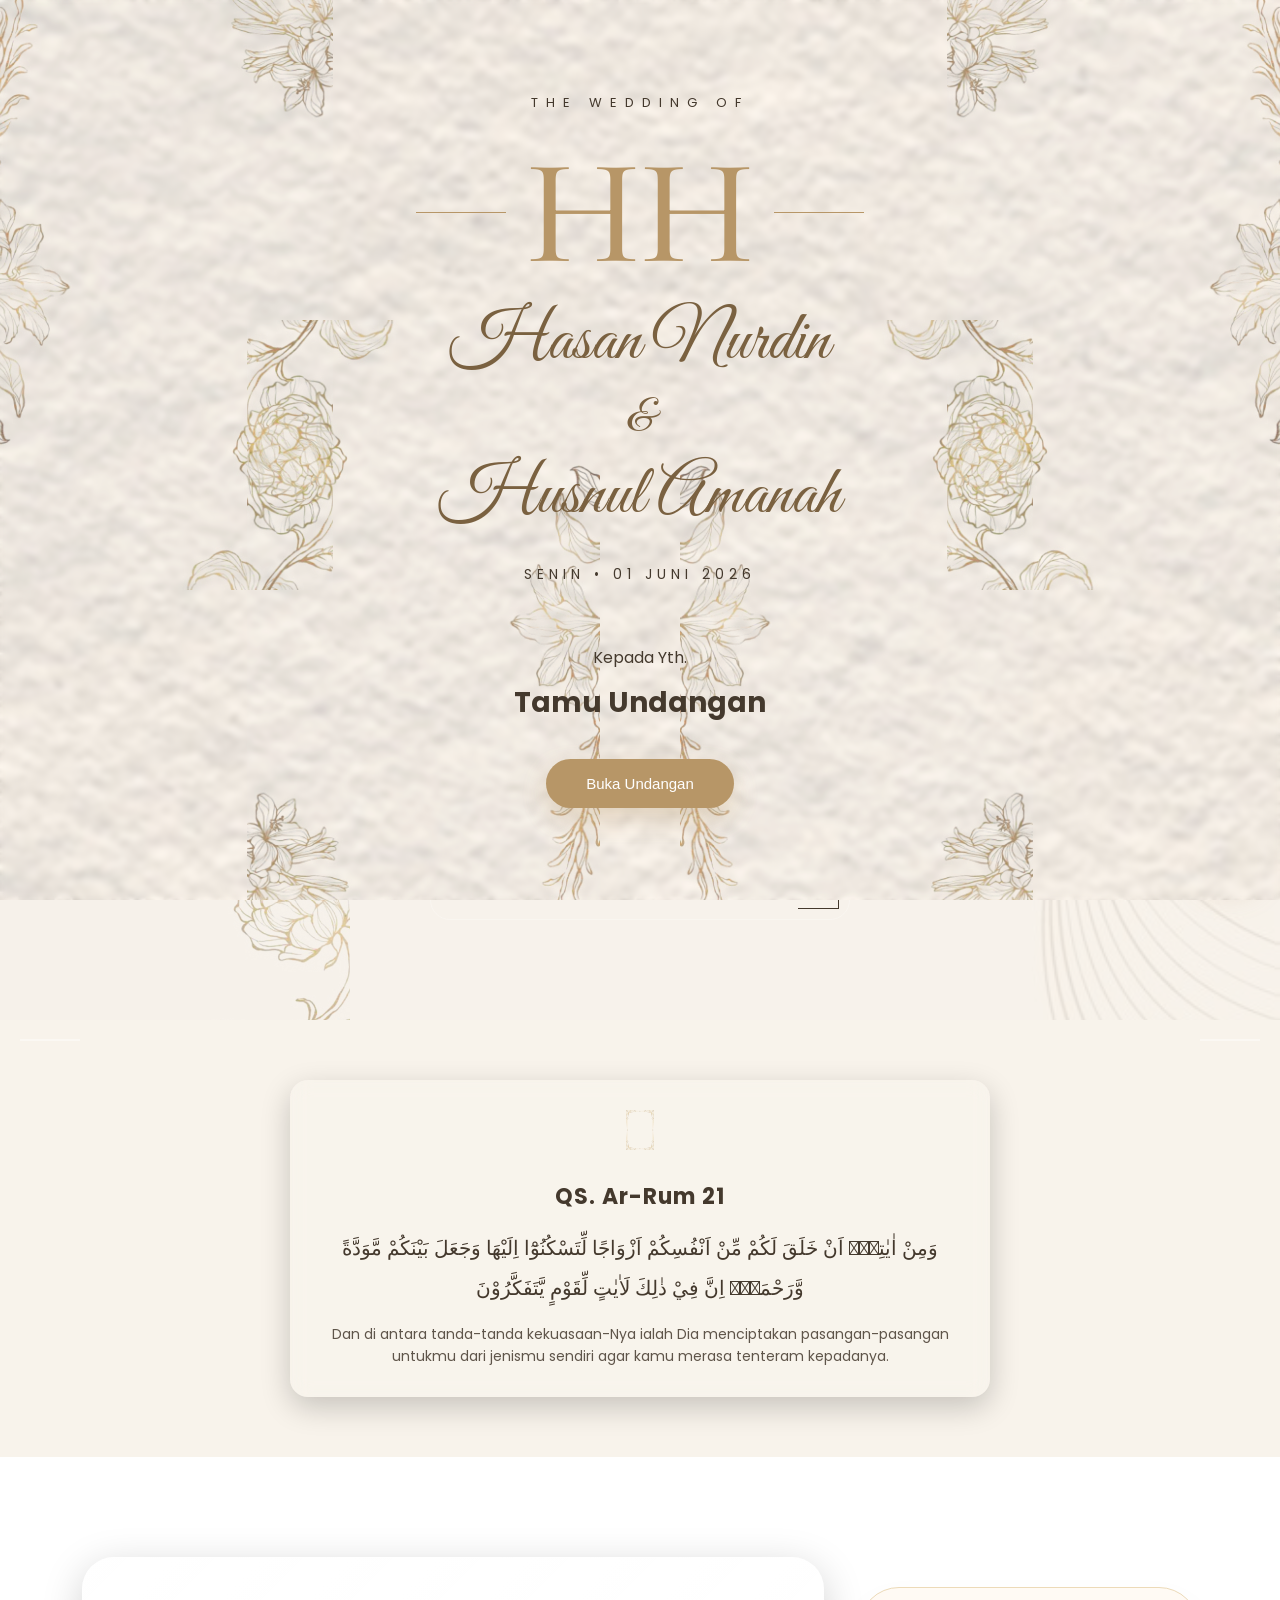
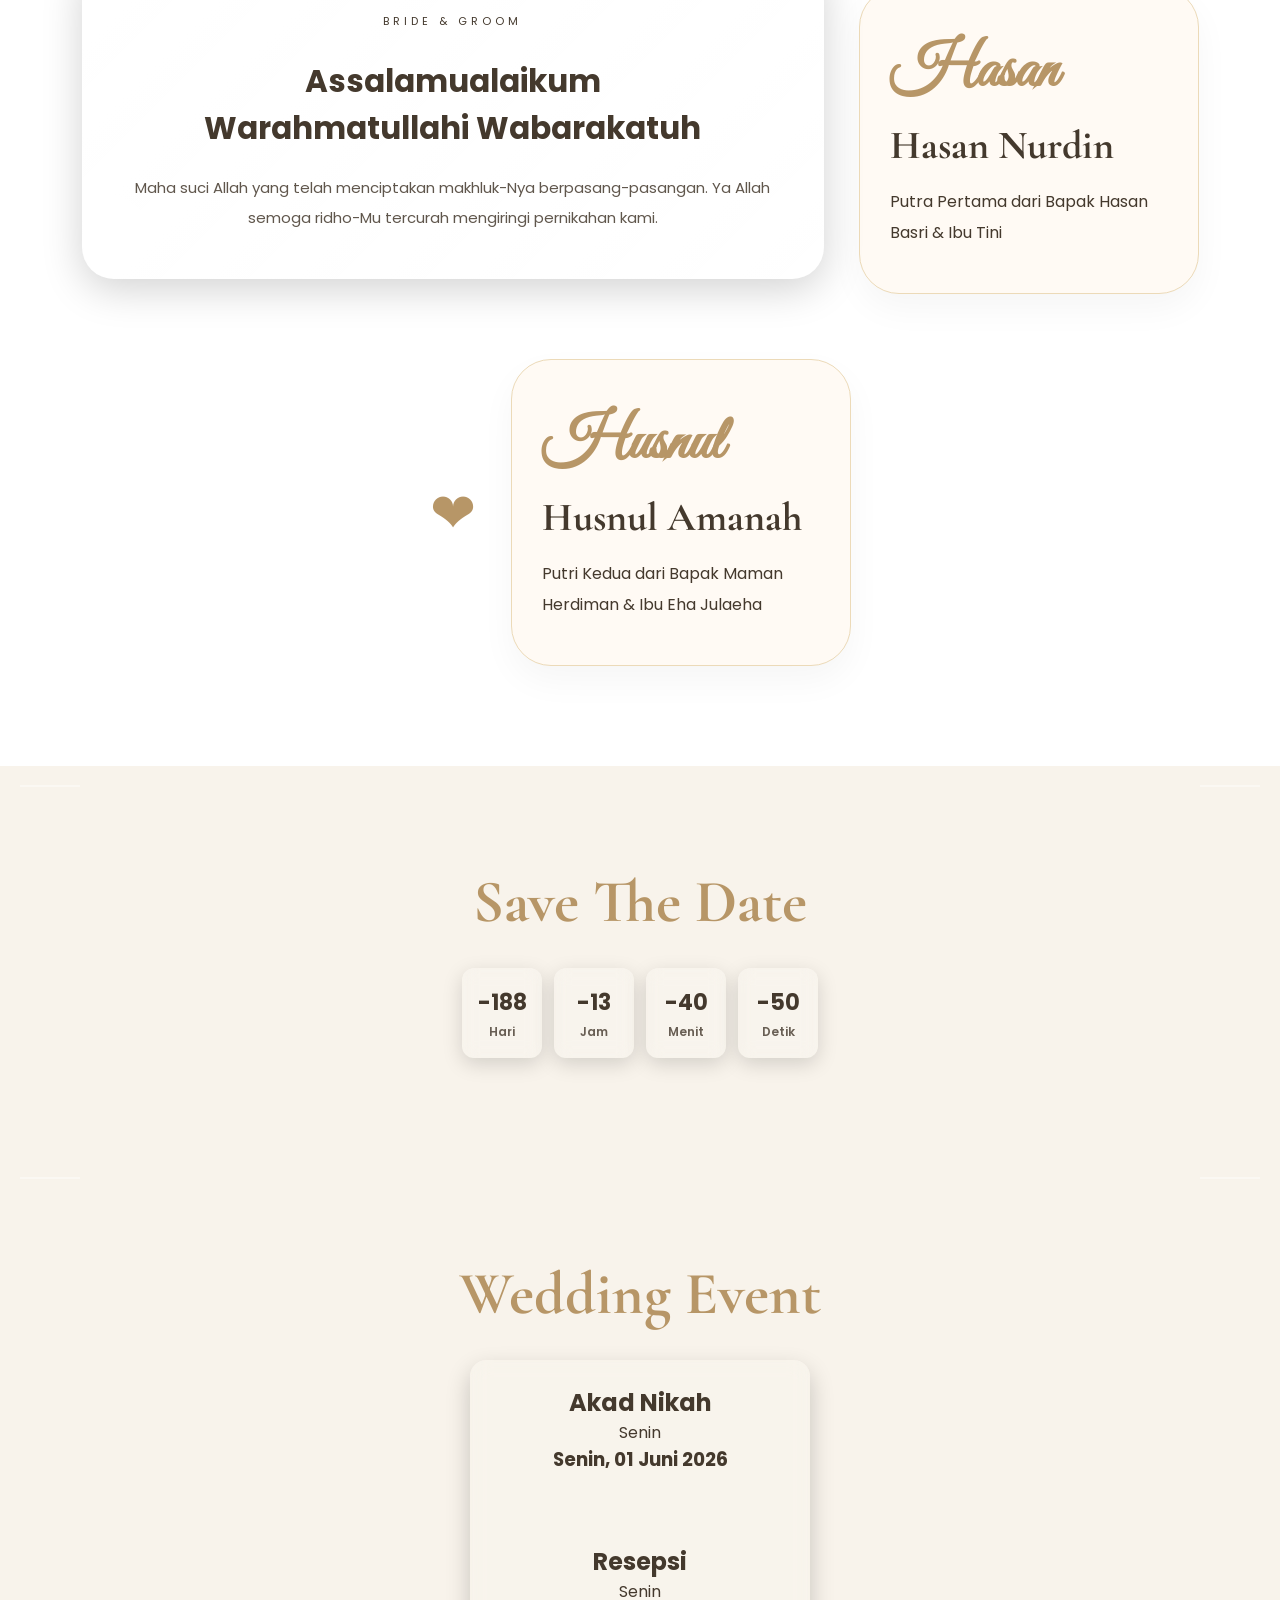
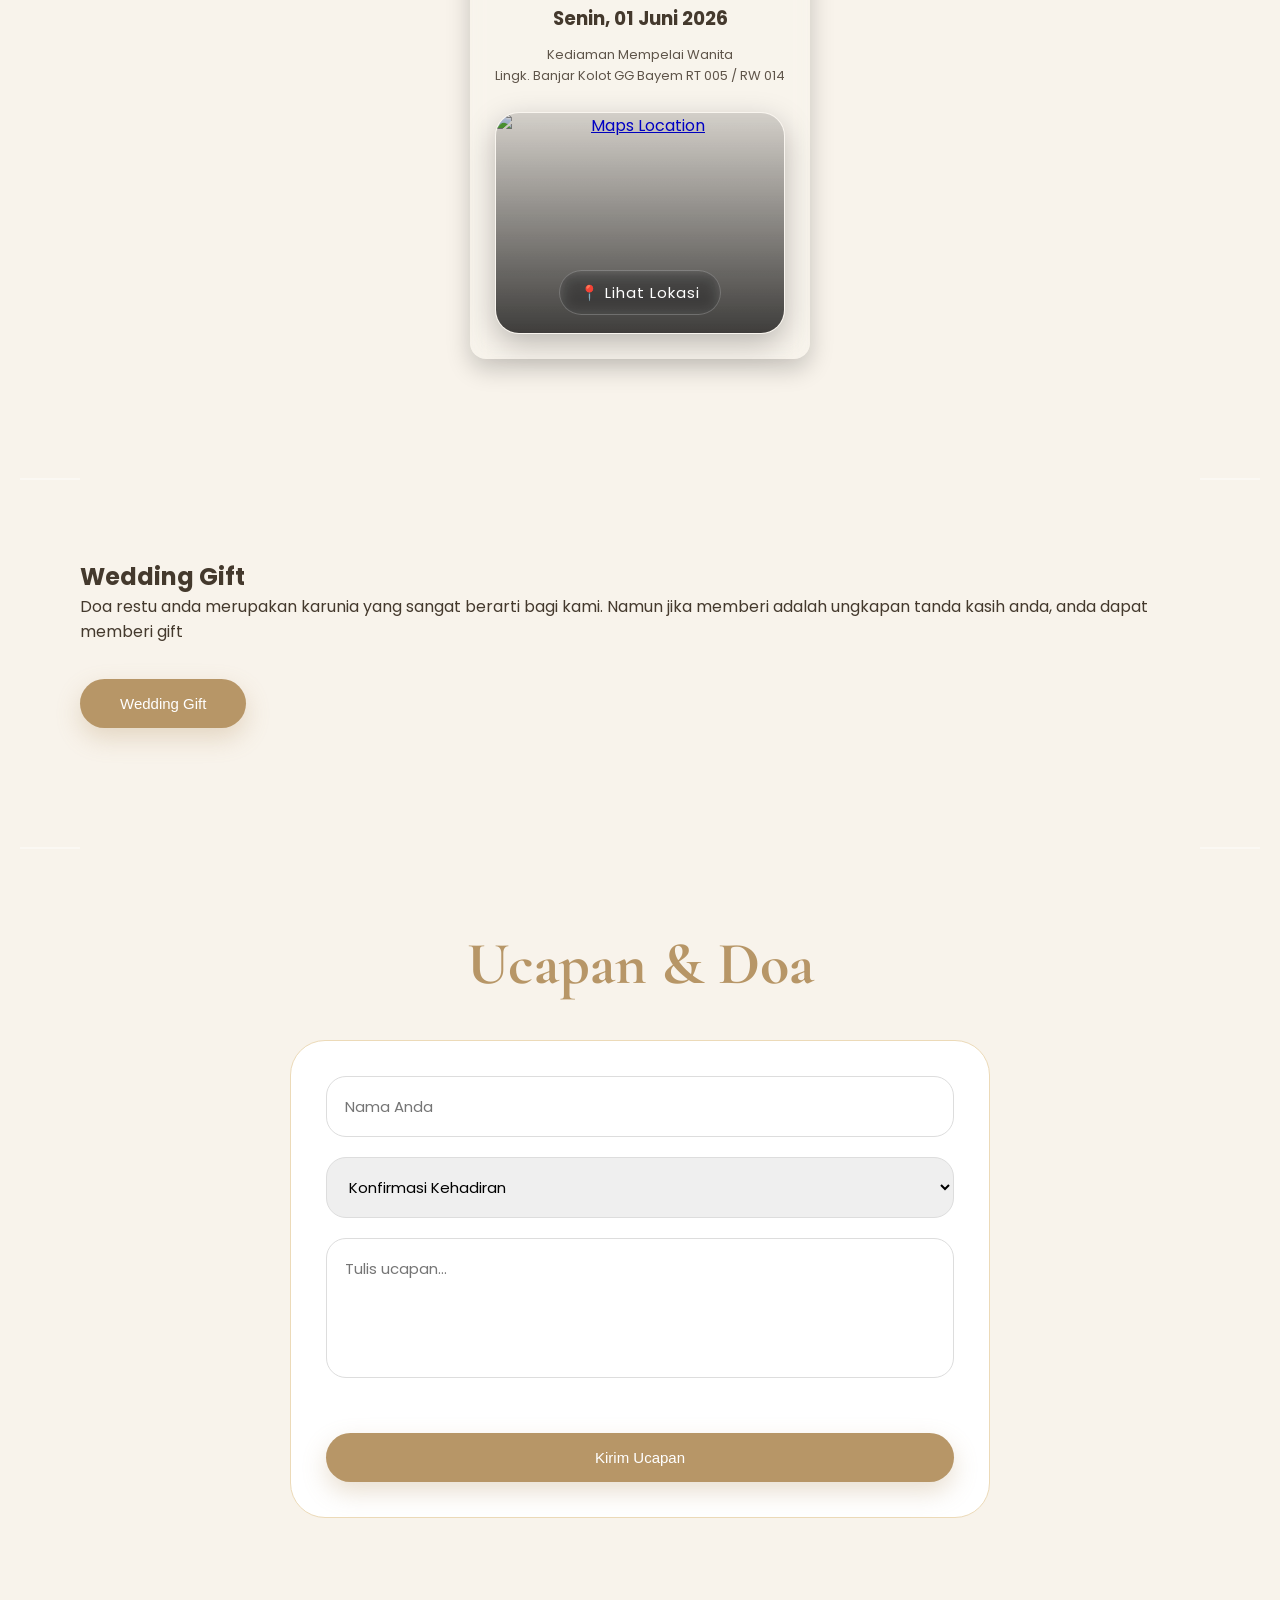
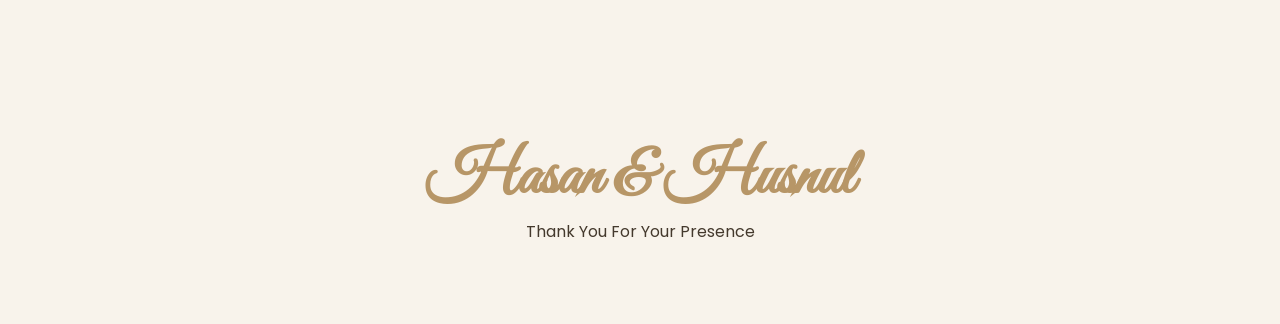
==== husnul/index.html @ 0667b2b3 "Create index.html" ====
<!DOCTYPE html>
<html lang="id">
<head>
<meta charset="UTF-8">
<meta name="viewport" content="width=device-width, initial-scale=1.0">
<title>Hasan & Husnul Wedding</title>

<link rel="stylesheet" href="../style.css">

<link rel="preconnect" href="https://fonts.googleapis.com">
<link rel="preconnect" href="https://fonts.gstatic.com" crossorigin>

<link href="https://fonts.googleapis.com/css2?family=Great+Vibes&family=Cormorant+Garamond:wght@300;400;500;600;700&family=Poppins:wght@300;400;500;600&display=swap" rel="stylesheet">
</head>
<body>

<audio id="music">
  <source src="../assets/audio/romantic.mp3" type="audio/mp3">
</audio>

<div class="music-btn" onclick="toggleMusic()">
♫
</div>

<section class="opening" id="opening">

<div class="opening-overlay"></div>

<div class="flower flower-top-left"></div>
<div class="flower flower-top-right"></div>
<div class="flower flower-bottom-left"></div>
<div class="flower flower-bottom-right"></div>

<div class="opening-content">

<p class="small-title">THE WEDDING OF</p>

<div class="monogram-wrap">
<div class="line"></div>
<h1>HH</h1>
<div class="line"></div>
</div>

<h2>
Hasan Nurdin
<span>&</span>
Husnul Amanah
</h2>

<p class="date-text">
SENIN • 01 JUNI 2026
</p>

<div class="guest-box">
<p>Kepada Yth.</p>
<h3 id="guestName">Tamu Undangan</h3>
</div>

<button onclick="openInvitation()">
  Buka Undangan
</button>

</div>

</section>

<section class="hero">

  <div class="texture"></div>

  <div class="hero-flower left"></div>
  <div class="hero-flower right"></div>

  <div class="hero-frame">

    <div class="hero-content">

      <p class="hero-mini">THE WEDDING OF</p>

      <div class="hero-monogram">
        <div class="hero-line"></div>
        <h1>HH</h1>
        <div class="hero-line"></div>
      </div>

      <h2>
        Hasan Nurdin
        <span>&</span>
        Husnul Amanah
      </h2>

      <p class="hero-date">
        Senin • 01 Juni 2026
      </p>

    </div>

  </div>

</section>

<section class="quote-section reveal">

  <div class="section-line left-line"></div>
  <div class="section-line right-line"></div>

  <div class="quote-card">

    <div class="section-ornament"></div>

    <h2>QS. Ar-Rum 21</h2>

    <p class="arabic">
      وَمِنْ اٰيٰتِهٖٓ اَنْ خَلَقَ لَكُمْ مِّنْ اَنْفُسِكُمْ اَزْوَاجًا لِّتَسْكُنُوْٓا اِلَيْهَا وَجَعَلَ بَيْنَكُمْ مَّوَدَّةً وَّرَحْمَةًۗ اِنَّ فِيْ ذٰلِكَ لَاٰيٰتٍ لِّقَوْمٍ يَّتَفَكَّرُوْنَ
    </p>

    <p class="translation">
      Dan di antara tanda-tanda kekuasaan-Nya ialah Dia menciptakan pasangan-pasangan untukmu dari jenismu sendiri agar kamu merasa tenteram kepadanya.
    </p>

  </div>

</section>

<section class="couple-section reveal">

  <div class="section-line left-line"></div>
  <div class="section-line right-line"></div>

  <div class="bride-groom-card">

    <span class="mini-title">Bride & Groom</span>

    <h1>Assalamualaikum<br>Warahmatullahi Wabarakatuh</h1>

    <p class="intro-text">
      Maha suci Allah yang telah menciptakan makhluk-Nya
      berpasang-pasangan. Ya Allah semoga ridho-Mu tercurah
      mengiringi pernikahan kami.
    </p>

  </div>

  <div class="couple-card">
    <h2>Hasan</h2>
    <h3>Hasan Nurdin</h3>
    <p>Putra Pertama dari Bapak Hasan Basri & Ibu Tini</p>
  </div>

  <div class="heart">❤</div>

  <div class="couple-card">
    <h2>Husnul</h2>
    <h3>Husnul Amanah</h3>
    <p>Putri Kedua dari Bapak Maman Herdiman & Ibu Eha Julaeha</p>
  </div>

</section>

<section class="countdown-section reveal">

<div class="section-line left-line"></div>
<div class="section-line right-line"></div>

<h1>Save The Date</h1>

<div id="countdown"></div>

</section>

<section class="event-section reveal">

  <div class="section-line left-line"></div>
  <div class="section-line right-line"></div>

  <h1>Wedding Event</h1>

  <div class="event-container">

    <div class="event-card single-event">

      <h2>Akad Nikah</h2>
      <p>Senin</p>
      <h3>Senin, 01 Juni 2026</h3>

      <div class="event-space"></div>

      <h2>Resepsi</h2>
      <p>Senin</p>
      <h3>Senin, 01 Juni 2026</h3>

      <span class="event-location">
        Kediaman Mempelai Wanita<br>
        Lingk. Banjar Kolot GG Bayem RT 005 / RW 014
      </span>

      <a 
        href="https://maps.app.goo.gl/QowNBWjHw3Qqw45n7?g_st=ac"
        target="_blank"
        class="sharelock-map"
      >
        <img 
          src="https://images.unsplash.com/photo-1524661135-423995f22d0b?q=80&w=1200&auto=format&fit=crop"
          alt="Maps Location"
        >

        <div class="map-overlay">
          <span>📍 Lihat Lokasi</span>
        </div>
      </a>

    </div>

  </div>

</section>

<section class="gift-section reveal">

  <div class="section-line left-line"></div>
  <div class="section-line right-line"></div>

  <h1>Wedding Gift</h1>

  <div class="gift-intro">
    <p>
 Doa restu anda merupakan karunia yang sangat berarti bagi kami.
 Namun jika memberi adalah ungkapan tanda kasih anda,
 anda dapat memberi gift
    </p>

    <button class="gift-button" onclick="openGift()">
      Wedding Gift
    </button>
  </div>

  <div id="giftModal" class="gift-modal">

    <div class="gift-card-modal small">

      <h2>Wedding Gift</h2>

      <div class="gift-list">

        <div class="gift-row">
          <span>DANA</span>
          <p id="dana1">0895379015100</p>
          <small>a.n Husnul Amanah</small>
          <button onclick="copyText('dana1')">Salin Nomor</button>
        </div>

        <div class="gift-row">
          <span>DANA</span>
          <p id="dana2">089668125101</p>
          <small>a.n Hasan Nurdin</small>
          <button onclick="copyText('dana2')">Salin Nomor</button>
        </div>

        <div class="gift-row">
          <span>BNI</span>
          <p id="bni1">1817720468</p>
          <small>a.n Husnul</small>
          <button onclick="copyText('bni1')">Salin Nomor</button>
        </div>

      </div>

      <button class="copy-all" onclick="copyAll()">
        Salin Nomor
      </button>

      <button class="close-btn" onclick="closeGift()">
        Tutup
      </button>

    </div>

  </div>

</section>

<section class="wish-section reveal">

<div class="section-line left-line"></div>
<div class="section-line right-line"></div>

<h1>Ucapan & Doa</h1>

<form id="commentForm">

<input type="text" id="name" placeholder="Nama Anda" required>

<select id="attendance" required>
<option value="">Konfirmasi Kehadiran</option>
<option value="Hadir">Hadir</option>
<option value="Tidak Hadir">Tidak Hadir</option>
</select>

<textarea id="message" placeholder="Tulis ucapan..." required></textarea>

<button type="submit">
Kirim Ucapan
</button>

</form>

<div id="commentList" class="comment-list"></div>

</section>

<footer>
<h2>Hasan & Husnul</h2>
<p>Thank You For Your Presence</p>
</footer>

<script src="../script.js"></script>

</body>
  </html>
---- style.css ----
*{
margin:0;
padding:0;
box-sizing:border-box;
}

body{
font-family:'Poppins',sans-serif;
background:#f8f3eb;
color:#44392d;
overflow-x:hidden;
}

section{
padding:100px 80px;
position:relative;
overflow:hidden;
}

.bride-groom-card{
  position: relative;
  padding: 45px 30px;
  margin-bottom: 45px;
  border-radius: 30px;
  overflow: hidden;
  text-align: center;

  background: rgba(255,255,255,0.05);
  backdrop-filter: blur(14px);

  border: 1px solid rgba(255,255,255,0.12);

  box-shadow:
    0 10px 40px rgba(0,0,0,0.18);
}

.mini-title{
  display: inline-block;
  margin-bottom: 15px;
  padding: 8px 18px;

  border-radius: 50px;

  background: rgba(255,255,255,0.08);

  border: 1px solid rgba(255,255,255,0.12);

  font-size: 12px;
  letter-spacing: 3px;
  text-transform: uppercase;
}

.bride-groom-card h1{
  font-size: 30px;
  line-height: 1.4;
  margin-bottom: 20px;
}

.intro-text{
  max-width: 650px;
  margin: auto;
  line-height: 1.9;
  opacity: 0.85;
  font-size: 15px;
}
.bride-groom-card{
  position: relative;
  overflow: hidden;

  padding: 45px 30px;
  margin-bottom: 45px;

  border-radius: 32px;

  background:
    linear-gradient(
      135deg,
      rgba(255,255,255,0.08),
      rgba(255,255,255,0.03)
    );

  backdrop-filter: blur(14px);

  border: 1px solid rgba(255,255,255,0.12);

  box-shadow:
    0 10px 40px rgba(0,0,0,0.18);
}

.bride-groom-card::before{
  content: "";

  position: absolute;

  width: 250px;
  height: 250px;

  background: rgba(255,255,255,0.05);

  border-radius: 50%;

  top: -120px;
  right: -120px;
}

.bride-groom-card::after{
  content: "";

  position: absolute;

  width: 180px;
  height: 180px;

  background: rgba(255,255,255,0.03);

  border-radius: 50%;

  bottom: -90px;
  left: -90px;
}

.mini-title{
  display: inline-block;

  margin-bottom: 18px;
  padding: 9px 22px;

  border-radius: 50px;

  border: 1px solid rgba(255,255,255,0.15);

  background: rgba(255,255,255,0.06);

  font-size: 11px;
  letter-spacing: 4px;
  text-transform: uppercase;
}

.bride-groom-card h1{
  font-size: 31px;
  line-height: 1.5;
  margin-bottom: 22px;
}

.intro-text{
  max-width: 680px;

  margin: auto;

  line-height: 2;
  font-size: 15px;

  opacity: 0.85;
}

.intro-item{
  flex: 1;
  min-width: 230px;
}

.intro-item h2{
  font-size: 28px;
  margin-bottom: 12px;
}

.intro-item p{
  line-height: 1.8;
  opacity: 0.85;
}

.intro-heart{
  font-size: 28px;
  animation: pulse 2s infinite;
}

.hero {
  position: relative;
  min-height: 100vh;
  display: flex;
  justify-content: center;
  align-items: center;
  overflow: hidden;
}

/* FRAME GARIS */
.hero-frame {
  position: relative;
  width: 90%;
  max-width: 420px;
  padding: 30px 20px;

  border: 1px solid rgba(255,255,255,0.25);
  border-radius: 20px;

  background: transparent;
}

/* CONTENT */
.hero-content {
  text-align: center;
}

/* TITLE */
.hero-mini {
  letter-spacing: 3px;
  font-size: 12px;
  margin-bottom: 20px;
  opacity: 0.8;
}

/* MONOGRAM */
.hero-monogram {
  display: flex;
  align-items: center;
  justify-content: center;
  gap: 12px;
  margin-bottom: 20px;
}

.hero-monogram h1 {
  font-size: 55px;
  font-weight: 600;
}

.hero-line {
  width: 45px;
  height: 1px;
  background: rgba(255,255,255,0.5);
}

/* NAMA */
.hero-content h2 {
  font-size: 28px;
  line-height: 1.5;
  font-weight: 500;
}

.hero-content h2 span {
  display: block;
  font-size: 18px;
  margin: 8px 0;
}

/* DATE */
.hero-date {
  margin-top: 18px;
  letter-spacing: 2px;
  font-size: 13px;
  opacity: 0.85;
}

/* BUNGA */
.hero-flower {
  position: absolute;
}

/* OPTIONAL CORNER FRAME */
.hero-frame::before,
.hero-frame::after {
  content: "";
  position: absolute;
  width: 40px;
  height: 40px;
  border-color: rgba(255,255,255,0.35);
}

.hero-frame::before {
  top: 10px;
  left: 10px;
  border-top: 1px solid;
  border-left: 1px solid;
}

.hero-frame::after {
  bottom: 10px;
  right: 10px;
  border-bottom: 1px solid;
  border-right: 1px solid;
}

.event-space{
  height: 35px;
}

.event-card h2:nth-of-type(2){
  margin-top: 35px;
}

.sharelock-map{
  position: relative;
  display: block;
  width: 100%;
  margin-top: 25px;
  border-radius: 24px;
  overflow: hidden;
  border: 1px solid rgba(255,255,255,0.15);
  box-shadow: 0 10px 30px rgba(0,0,0,0.25);
}

.sharelock-map img{
  width: 100%;
  height: 220px;
  object-fit: cover;
  display: block;
  transition: 0.4s ease;
}

.sharelock-map:hover img{
  transform: scale(1.05);
}

.map-overlay{
  position: absolute;
  inset: 0;
  background: linear-gradient(
    to top,
    rgba(0,0,0,0.75),
    rgba(0,0,0,0.15)
  );
  display: flex;
  align-items: flex-end;
  justify-content: center;
  padding-bottom: 18px;
}

.map-overlay span{
  color: white;
  font-size: 15px;
  letter-spacing: 1px;
  padding: 10px 20px;
  border-radius: 50px;
  background: rgba(255,255,255,0.12);
  backdrop-filter: blur(8px);
  border: 1px solid rgba(255,255,255,0.2);
}

.opening{
  transition: 1s ease;
}

.opening{
position:fixed;
inset:0;
background:
linear-gradient(rgba(255,255,255,.65),rgba(255,255,255,.65)),
url('assets/images/texture.jpg');
background-size:cover;
display:flex;
justify-content:center;
align-items:center;
z-index:9999;
transition:1s;
overflow:hidden;
}
.opening-overlay{
position:absolute;
inset:0;
backdrop-filter:blur(3px);
}

.flower{
position:absolute;
width:620px;
height:620px;
background-image:url('assets/images/floral.png');
background-size:contain;
background-repeat:no-repeat;
animation:float 6s ease-in-out infinite;
opacity:.9;
}

.flower-top-left{
top:-30px;
left:-20px;
}

.flower-top-right{
top:-30px;
right:-20px;
transform:scaleX(-1);
}

.flower-bottom-left{
bottom:-40px;
left:-20px;
transform:rotate(180deg);
}

.flower-bottom-right{
bottom:-40px;
right:-20px;
transform:rotate(180deg) scaleX(-1);
}

.opening-content{
position:relative;
z-index:5;
position:relative;
z-index:2;
text-align:center;
max-width:700px;
}

.small-title{
letter-spacing:8px;
font-size:13px;
margin-bottom:25px;
}

.monogram-wrap{
display:flex;
align-items:center;
justify-content:center;
gap:20px;
}

.line{
width:90px;
height:1px;
background:#b79667;
}

.opening h1,
.hero h1{
font-family:'Cormorant Garamond',serif;
font-size:150px;
color:#b79667;
font-weight:500;
line-height:1;
}

.opening h2,
.hero h2{
font-family:'Great Vibes',cursive;
font-size:70px;
font-weight:400;
margin-top:10px;
color:#7a6140;
}

.opening h2 span,
.hero h2 span{
display:block;
font-size:45px;
margin:5px 0;
}

.date-text,
.hero-date{
margin-top:24px;
letter-spacing:5px;
font-size:14px;
}

.guest-box{
margin-top:60px;
}

.guest-box h3{
margin-top:12px;
font-size:28px;
}

button{
padding:16px 40px;
border:none;
border-radius:999px;
background:#b79667;
color:white;
font-size:15px;
margin-top:35px;
cursor:pointer;
transition:.3s;
box-shadow:0 10px 25px rgba(183,150,103,.3);
}

button:hover{
transform:translateY(-4px);
}

.hero{
min-height:100vh;
display:flex;
align-items:center;
justify-content:center;
text-align:center;
background:#f8f3eb;
overflow:hidden;
}

.texture{
position:absolute;
inset:0;
background:url('assets/images/bg.jpg');
background-size:cover;
opacity:.2;
}

.hero-flower{
position:absolute;
width:720px;
height:720px;
background:url('assets/images/floral.png');
background-size:contain;
background-repeat:no-repeat;
opacity:.6;
}

.hero-flower.left{
left:-60px;
bottom:-50px;
}

.hero-flower.right{
right:-60px;
top:-30px;
transform:scaleX(-1);
}

.hero-content{
position:relative;
z-index:5;
position:relative;
z-index:2;
}

.hero-mini{
letter-spacing:8px;
font-size:13px;
margin-bottom:25px;
}

.quote-section,
.story-section,
.countdown-section,
.event-section,
.gallery-section,
.wish-section{
text-align:center;
}

.quote-section h1,
.story-section h1,
.countdown-section h1,
.event-section h1,
.gallery-section h1,
.wish-section h1{
font-family:'Cormorant Garamond',serif;
font-size:60px;
margin-bottom:30px;
color:#b79667;
}

.section-line{
position:absolute;
top:0;
width:90px;
height:100%;
background-image:url('assets/images/ornament.png');
background-size:contain;
background-repeat:repeat-y;
background-position:center;
opacity:.35;
z-index:1;
background:linear-gradient(to bottom,transparent,#d7bb8e,transparent);
opacity:.7;
}

.left-line{
left:0;
transform:translateY(-50%);
}

.right-line{
right:0;
transform:translateY(-50%);
}

.story-wrap{
max-width:900px;
margin:50px auto 0;
display:flex;
flex-direction:column;
gap:25px;
}

.story-item{
background:white;
padding:35px;
border-radius:30px;
border:1px solid #ecdab8;
box-shadow:0 10px 30px rgba(0,0,0,.04);
text-align:left;
position:relative;
}

.story-item span{
font-size:42px;
font-family:'Cormorant Garamond',serif;
color:#b79667;
font-weight:700;
}

.story-item h2{
margin-top:10px;
font-size:32px;
font-family:'Cormorant Garamond',serif;
}

.story-item p{
margin-top:15px;
line-height:1.9;
}

.quote-section,
.story-section,
.countdown-section,
.event-section,
.gallery-section,
.wish-section,
.couple-section{
position:relative;
z-index:2;
}

.quote-section p{
max-width:750px;
margin:auto;
line-height:2.2;
}

.section-ornament{
width:140px;
height:40px;
margin:0 auto 30px;
background:url('assets/images/ornament.png');
background-size:contain;
background-repeat:no-repeat;
background-position:center;
}

.couple-section{
display:flex;
justify-content:center;
align-items:center;
gap:35px;
flex-wrap:wrap;
background:white;
}

.couple-card{
width:340px;
padding:45px 30px;
background:#fffaf4;
border:1px solid #ecdab8;
border-radius:40px;
box-shadow:0 15px 35px rgba(0,0,0,.04);
}

.couple-card h2{
font-family:'Great Vibes',cursive;
font-size:62px;
color:#b79667;
}

.couple-card h3{
font-family:'Cormorant Garamond',serif;
font-size:40px;
margin-top:10px;
}

.couple-card p{
margin-top:18px;
line-height:1.9;
}

.heart{
font-size:55px;
color:#b79667;
animation:pulse 1.6s infinite;
}

#countdown{
font-size:38px;
font-weight:600;
}

.event-container {
  display: flex;
  justify-content: center;
}

.event-card.single-event {
  max-width: 500px;
  padding: 25px;
  border-radius: 16px;
  background: rgba(255,255,255,0.08);
  backdrop-filter: blur(10px);
  text-align: center;
  box-shadow: 0 10px 25px rgba(0,0,0,0.2);
}

.event-card .event-location {
  display: block;
  margin-top: 12px;
  font-size: 13px;
  opacity: 0.85;
  line-height: 1.6;
}

.countdown-wrapper {
  display: flex;
  gap: 12px;
  justify-content: center;
  flex-wrap: wrap;
}

.time-box {
  width: 80px;
  height: 90px;
  border-radius: 12px;
  background: rgba(255, 255, 255, 0.1);
  backdrop-filter: blur(8px);
  display: flex;
  flex-direction: column;
  align-items: center;
  justify-content: center;
  box-shadow: 0 6px 20px rgba(0,0,0,0.15);
}

.time-number {
  font-size: 22px;
  font-weight: bold;
}

.time-label {
  font-size: 12px;
  opacity: 0.8;
  margin-top: 4px;
}

.gallery-grid{
display:grid;
grid-template-columns:repeat(auto-fit,minmax(220px,1fr));
gap:20px;
max-width:1000px;
margin:50px auto 0;
}

.gift-row button {
  margin-top: 8px;
  padding: 6px 10px;
  border: none;
  border-radius: 8px;
  cursor: pointer;
  background: white;
  color: black;
  font-size: 12px;
}

.gift-modal {
  display: none;
  position: fixed;
  inset: 0;
  background: rgba(0,0,0,0.5);
  justify-content: center;
  align-items: center;
  z-index: 999;
}

/* INI CARD UTAMA DI DALAM MODAL */
.gift-modal {
  display: none;
  position: fixed;
  inset: 0;
  background: rgba(0,0,0,0.5);
  justify-content: center;
  align-items: center;
  z-index: 999;
}

/* CARD KECIL */
.gift-card-modal.small {
  width: 85%;
  max-width: 280px;   /* diperkecil biar aman */
  padding: 12px;      /* dikurangi */
  border-radius: 14px;
  background: rgba(255,255,255,0.12);
  backdrop-filter: blur(12px);
  text-align: center;
  overflow: hidden;   /* biar gak “bleeding” keluar */
}

/* tiap item lebih compact */
.gift-row {
  padding: 8px;
  margin: 6px 0;
  border-radius: 10px;
  background: rgba(255,255,255,0.08);
}

/* nomor biar gak terlalu besar */
.gift-row p {
  margin: 3px 0;
  font-size: 13px;   /* penting: kecilin */
  font-weight: 600;
}

/* nama lebih kecil */
.gift-row small {
  font-size: 10px;
  opacity: 0.8;
}

/* tombol lebih kecil juga */
.gift-row button {
  margin-top: 6px;
  padding: 5px 8px;
  font-size: 11px;
  border-radius: 7px;
}

/* BUTTON GLOBAL COPY */
.copy-all {
  margin-top: 10px;
  width: 100%;
  padding: 10px;
  border: none;
  border-radius: 10px;
  cursor: pointer;
  background: white;
  color: black;
}

.close-btn {
  margin-top: 8px;
  width: 100%;
  padding: 10px;
  border-radius: 10px;
  border: none;
  cursor: pointer;
  background: rgba(255,255,255,0.2);
  color: white;
}

.quote-section {
  position: relative;
  padding: 60px 20px;
  display: flex;
  justify-content: center;
}

.quote-card {
  max-width: 700px;
  padding: 30px;
  border-radius: 18px;
  background: rgba(255, 255, 255, 0.08);
  backdrop-filter: blur(10px);
  text-align: center;
  position: relative;
  box-shadow: 0 10px 30px rgba(0,0,0,0.2);
}

.quote-card h2 {
  margin-bottom: 15px;
  font-size: 22px;
  letter-spacing: 1px;
}

.quote-card .arabic {
  font-size: 20px;
  line-height: 2;
  direction: rtl;
  margin-bottom: 15px;
}

.quote-card .translation {
  font-size: 14px;
  opacity: 0.85;
  line-height: 1.6;
}

/* garis kiri kanan */
.section-line {
  position: absolute;
  top: 20px;
  width: 60px;
  height: 2px;
  background: #fff;
  opacity: 0.4;
}

.left-line {
  left: 20px;
}

.right-line {
  right: 20px;
}

.gallery-item{
height:320px;
border-radius:30px;
background:
linear-gradient(rgba(255,255,255,.2),rgba(255,255,255,.2)),
url('assets/images/bg.jpg');
background-size:cover;
box-shadow:0 10px 25px rgba(0,0,0,.05);
}

form{
max-width:700px;
margin:40px auto 0;
background:white;
padding:35px;
border-radius:35px;
border:1px solid #ecdab8;
display:flex;
flex-direction:column;
gap:20px;
}

input,
select,
textarea{
padding:18px;
border-radius:20px;
border:1px solid #ddd;
font-size:15px;
font-family:'Poppins',sans-serif;
}

textarea{
height:140px;
resize:none;
}

.comment-list{
max-width:700px;
margin:40px auto 0;
display:flex;
flex-direction:column;
gap:20px;
}

.comment-item{
background:white;
padding:25px;
border-radius:25px;
text-align:left;
border:1px solid #ecdab8;
animation:fadeUp .5s ease;
}

.comment-info{
display:block;
font-size:13px;
margin-bottom:12px;
opacity:.7;
}

.comment-item h3{
margin-bottom:10px;
color:#7a6140;
}

footer{
padding:80px 20px;
text-align:center;
}

footer h2{
font-family:'Great Vibes',cursive;
font-size:65px;
color:#b79667;
}

.music-btn{
position:fixed;
right:20px;
bottom:20px;
width:60px;
height:60px;
border-radius:50%;
background:#b79667;
color:white;
display:flex;
justify-content:center;
align-items:center;
font-size:24px;
z-index:999;
cursor:pointer;
box-shadow:0 10px 30px rgba(183,150,103,.35);
animation:rotate 5s linear infinite;
}

@keyframes float{
0%{transform:translateY(0px);}
50%{transform:translateY(-15px);}
100%{transform:translateY(0px);}
}

@keyframes pulse{
0%{transform:scale(1);}
50%{transform:scale(1.12);}
100%{transform:scale(1);}
}

@keyframes rotate{
100%{transform:rotate(360deg);}
}

.reveal{
opacity:0;
transform:scale(.8) translateY(40px);
transition:1s ease;
}

.reveal.active{
opacity:1;
transform:scale(1) translateY(0);
}

@keyframes fadeUp{
from{
opacity:0;
transform:translateY(20px);
}

to{
opacity:1;
transform:translateY(0);
}
}

html{
scroll-behavior:smooth;
}

@media(max-width:768px){

section{
padding:90px 24px;
}

.flower{
width:320px;
height:320px;
}

.hero-flower{
width:380px;
height:380px;
}


.section-line{
display:none;
}

.story-item span{
font-size:34px;
}

.story-item h2{
font-size:28px;
}


.opening h1,
.hero h1{
font-size:100px;
}

.opening h2,
.hero h2{
font-size:48px;
}

.quote-section h1,
.countdown-section h1,
.event-section h1,
.gallery-section h1,
.wish-section h1{
font-size:45px;
}

#countdown{
font-size:24px;
}

.flower,
.hero-flower{
width:190px;
height:190px;
}

}
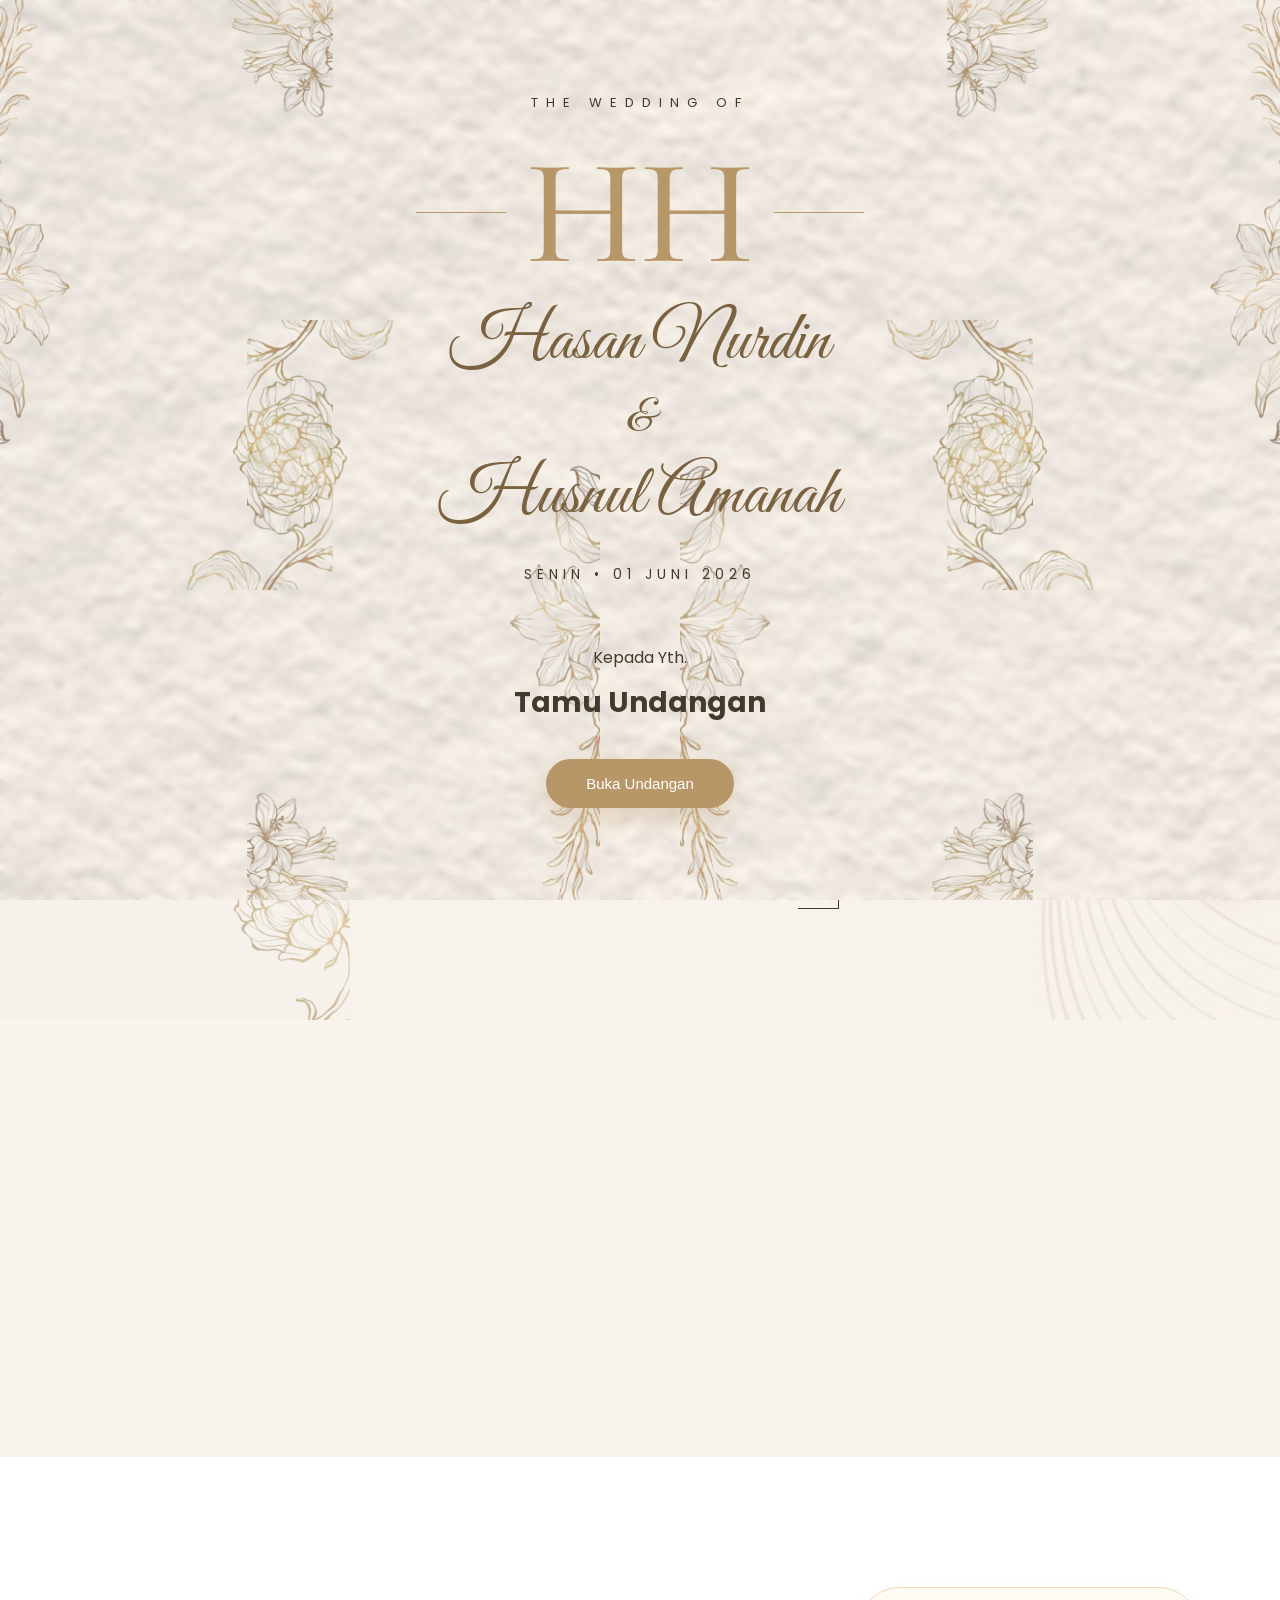
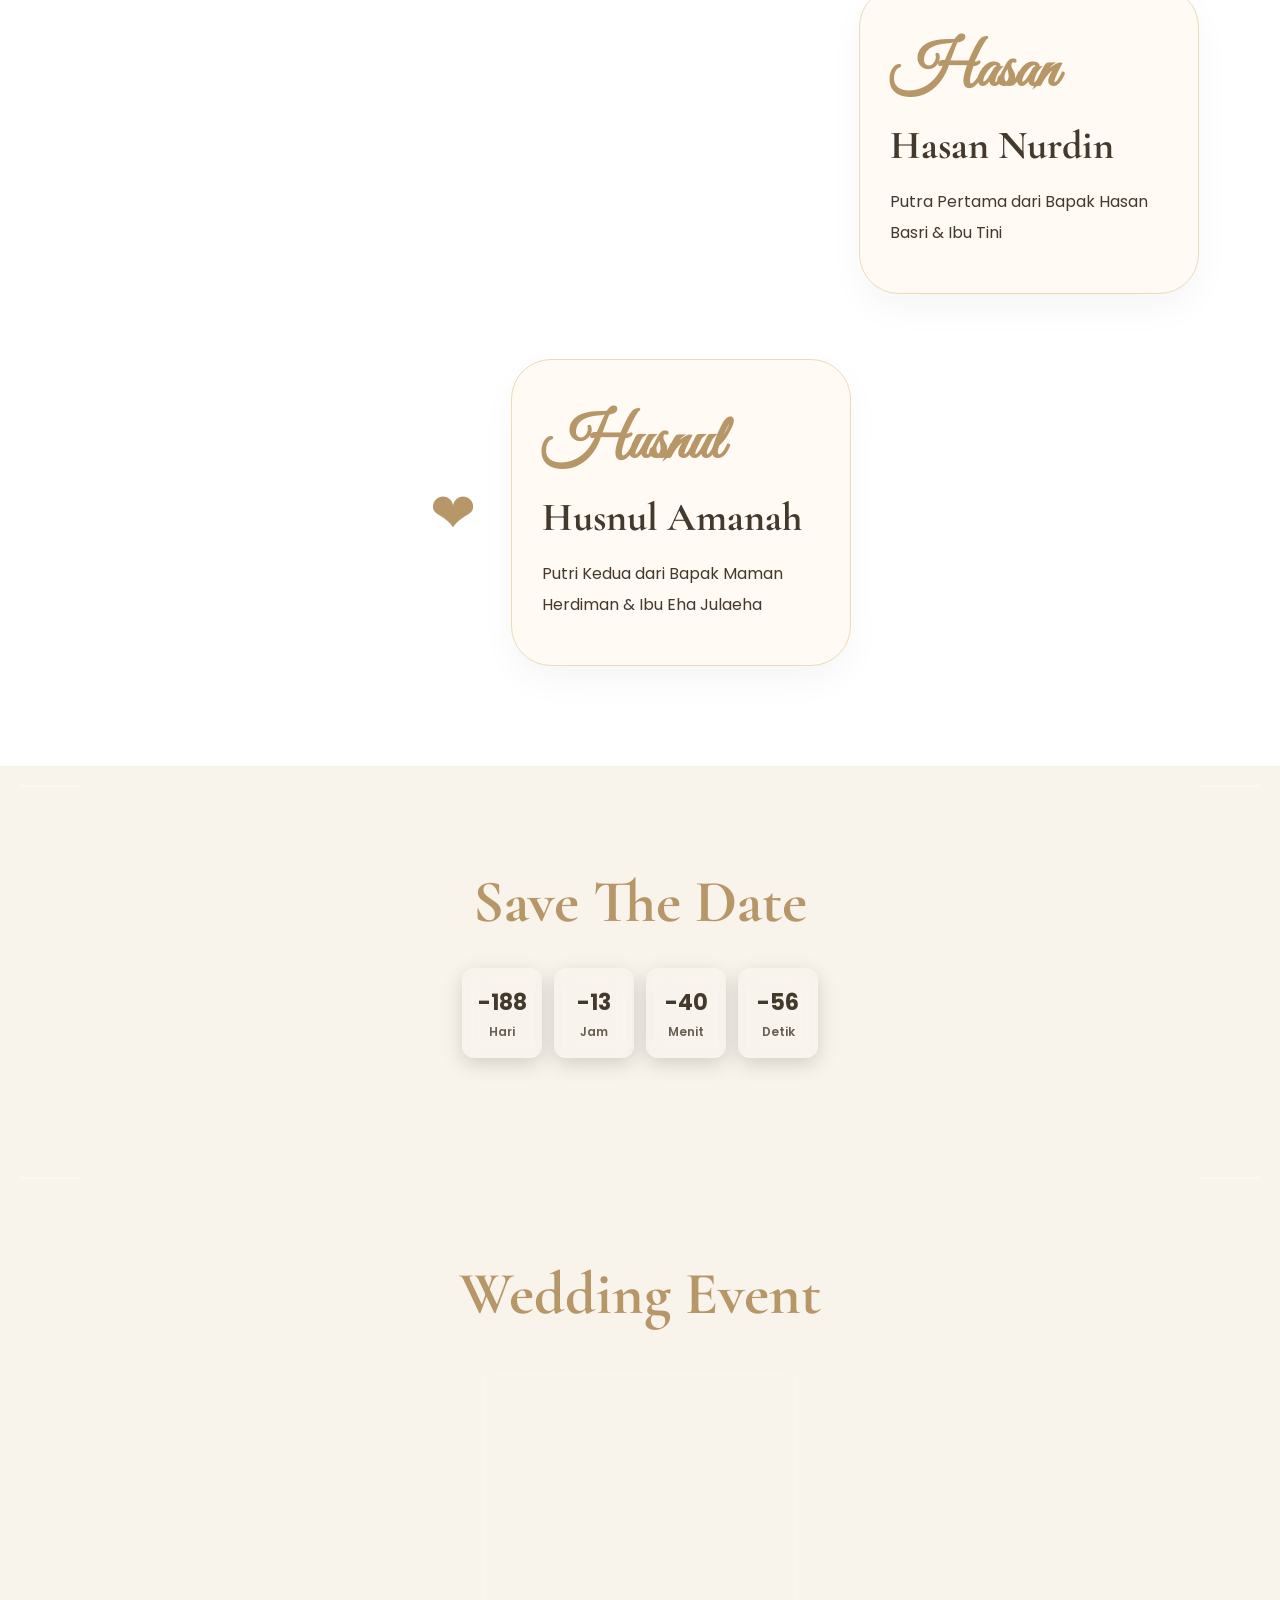
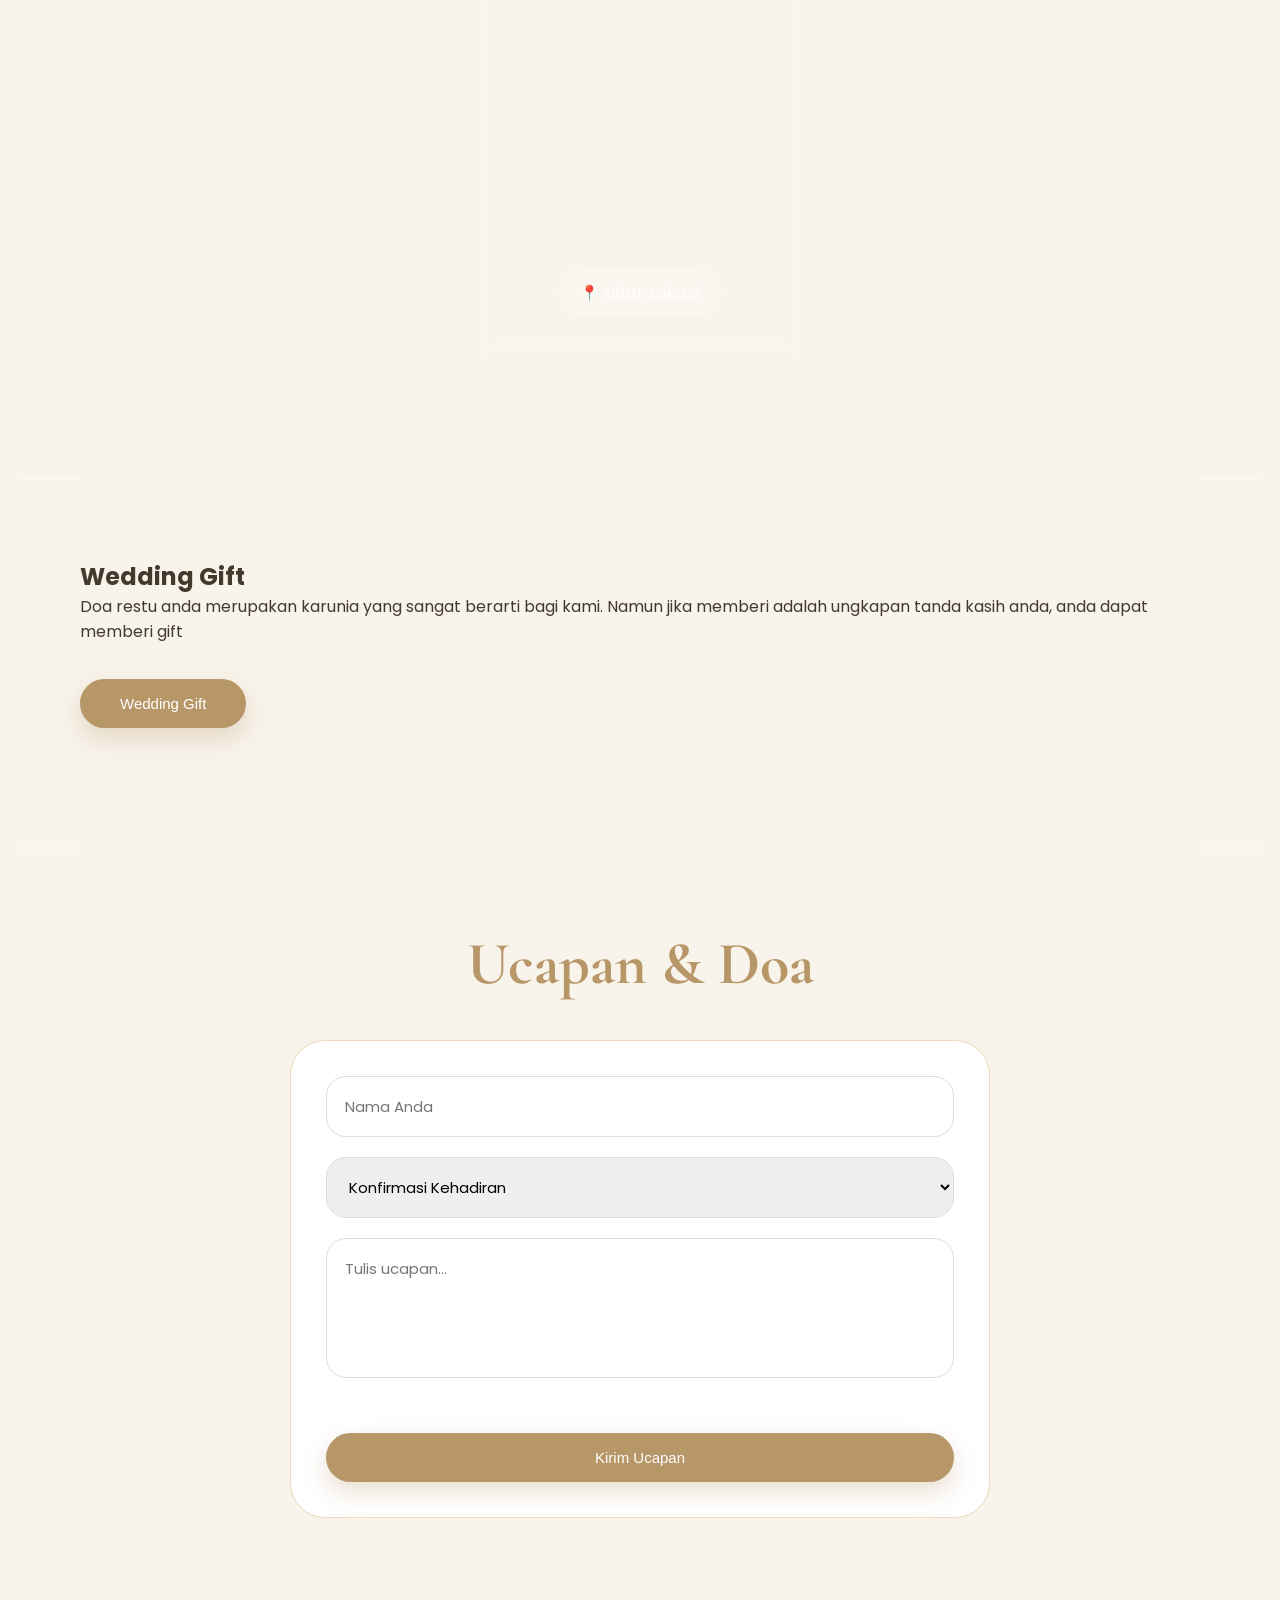
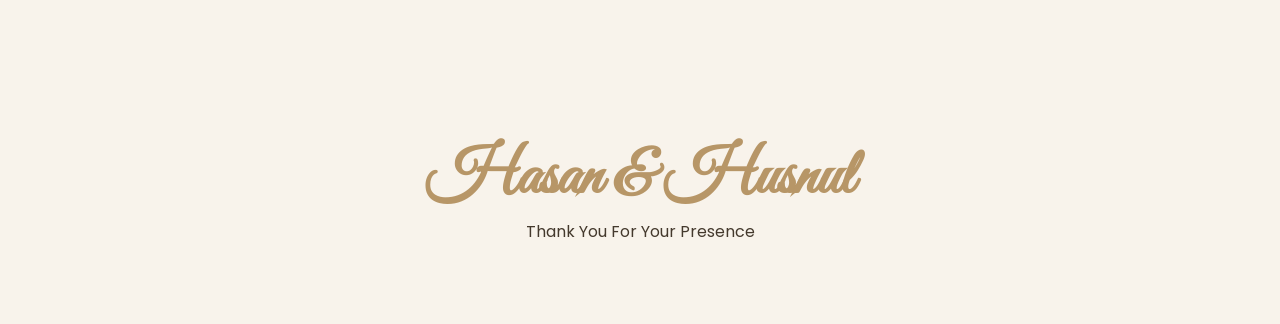
==== commit 672908b2: "Update index.html" ====
--- a/husnul/index.html
+++ b/husnul/index.html
@@ -181,13 +181,13 @@
 
       <h2>Akad Nikah</h2>
       <p>Senin</p>
-      <h3>Senin, 01 Juni 2026</h3>
+      <h3>01 Juni 2026</h3>
 
       <div class="event-space"></div>
 
       <h2>Resepsi</h2>
       <p>Senin</p>
-      <h3>Senin, 01 Juni 2026</h3>
+      <h3>01 Juni 2026</h3>
 
       <span class="event-location">
         Kediaman Mempelai Wanita<br>
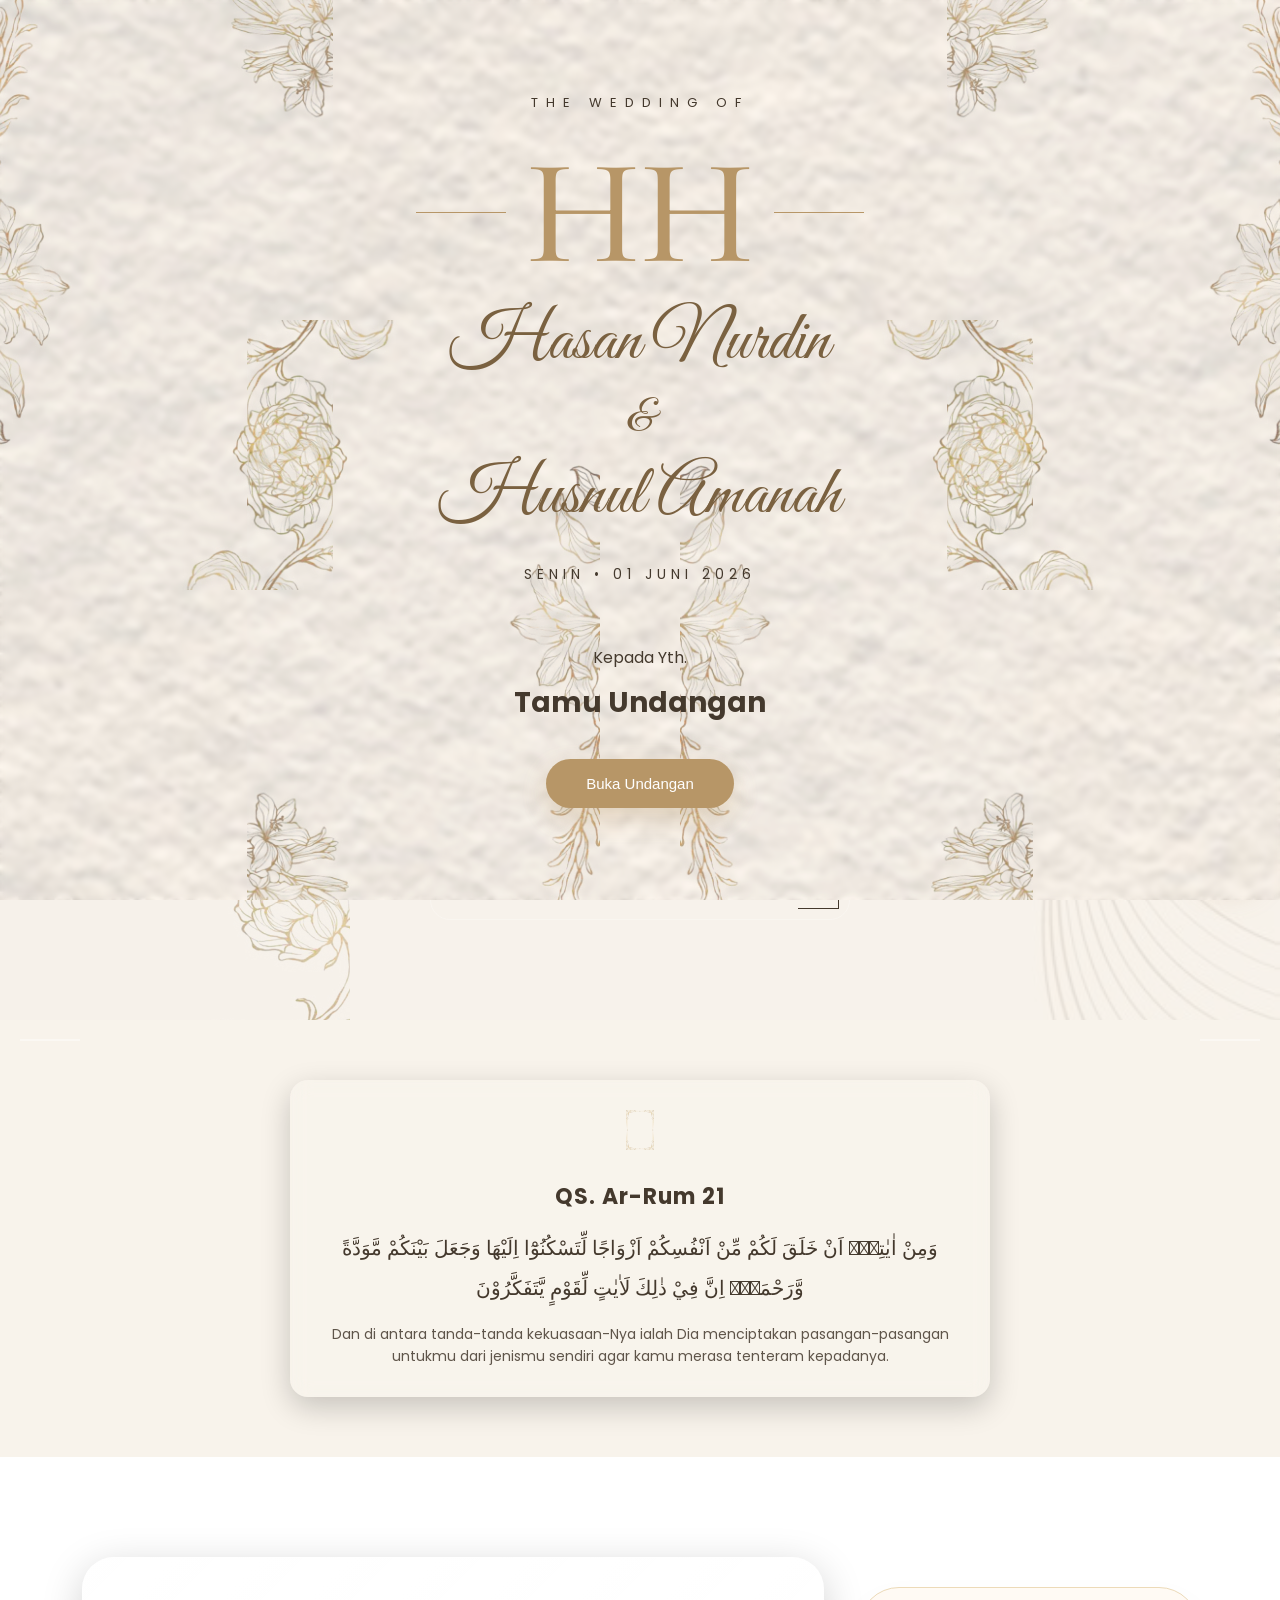
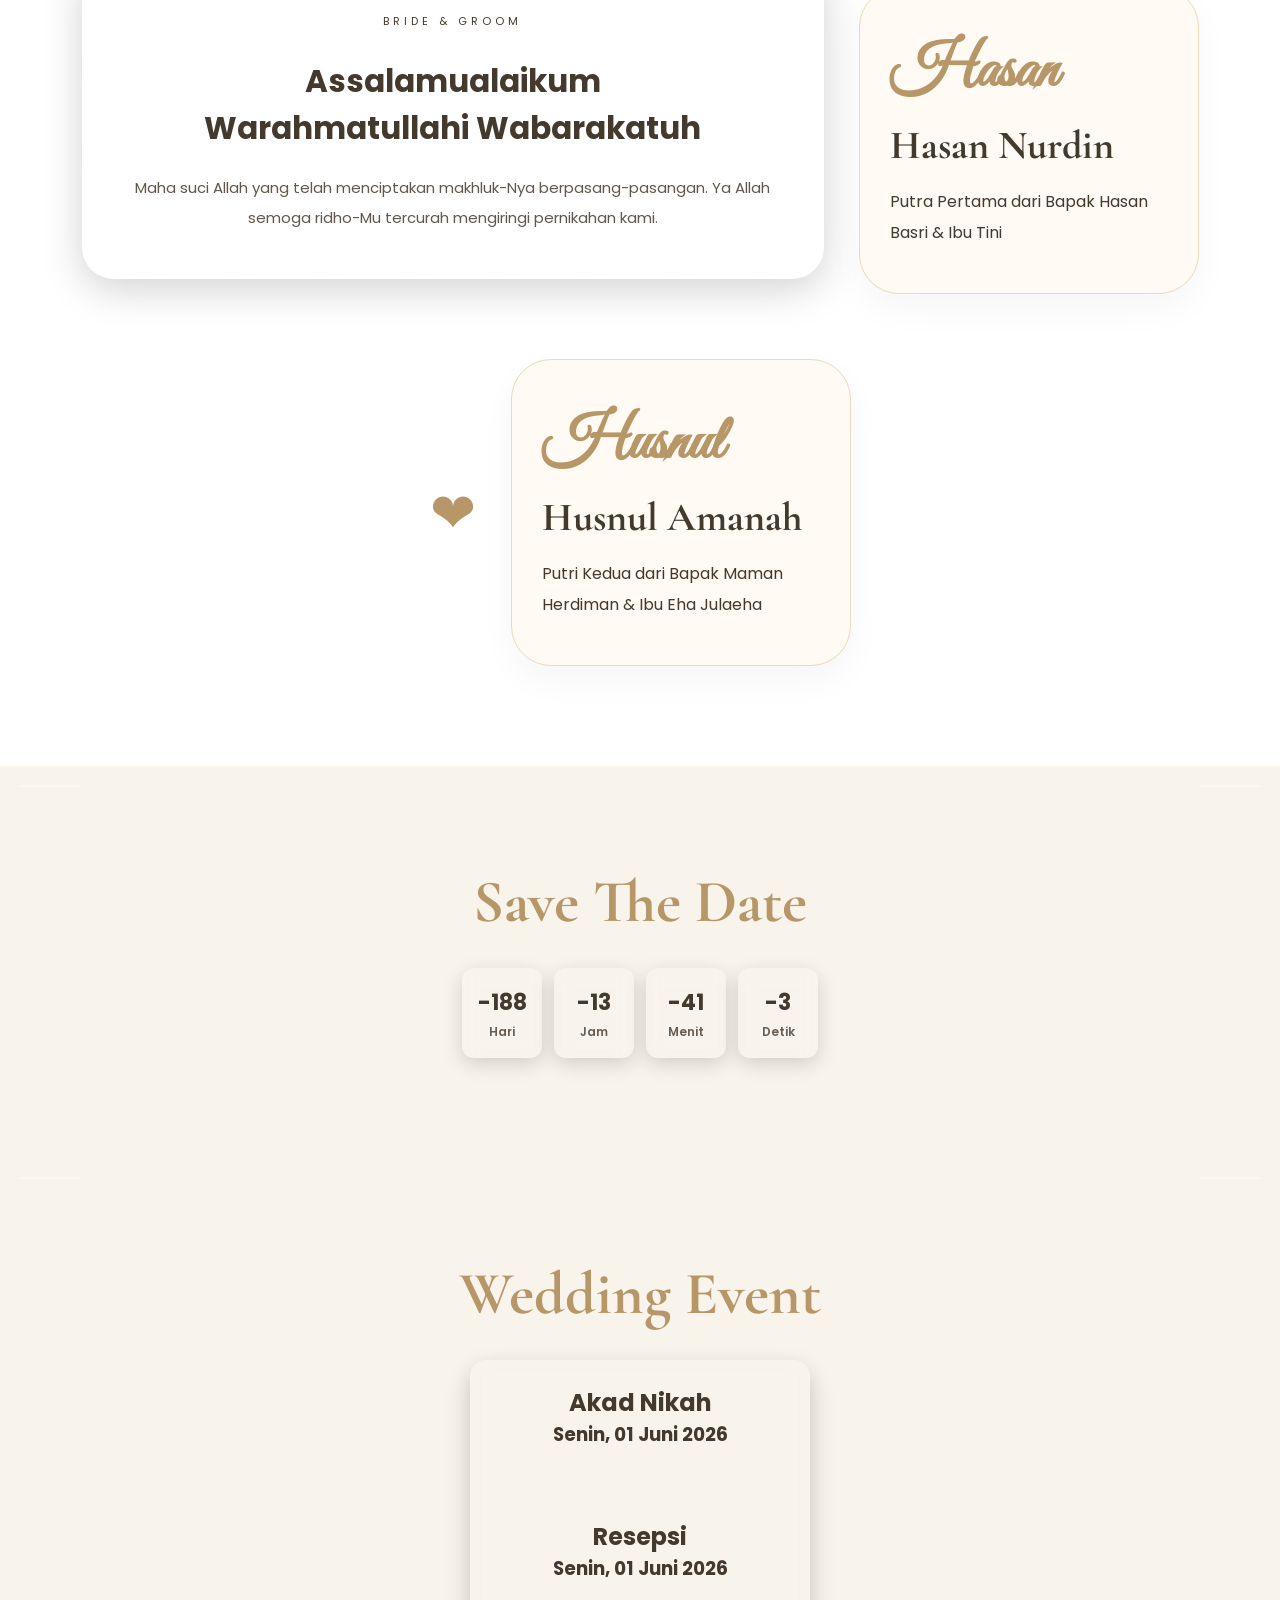
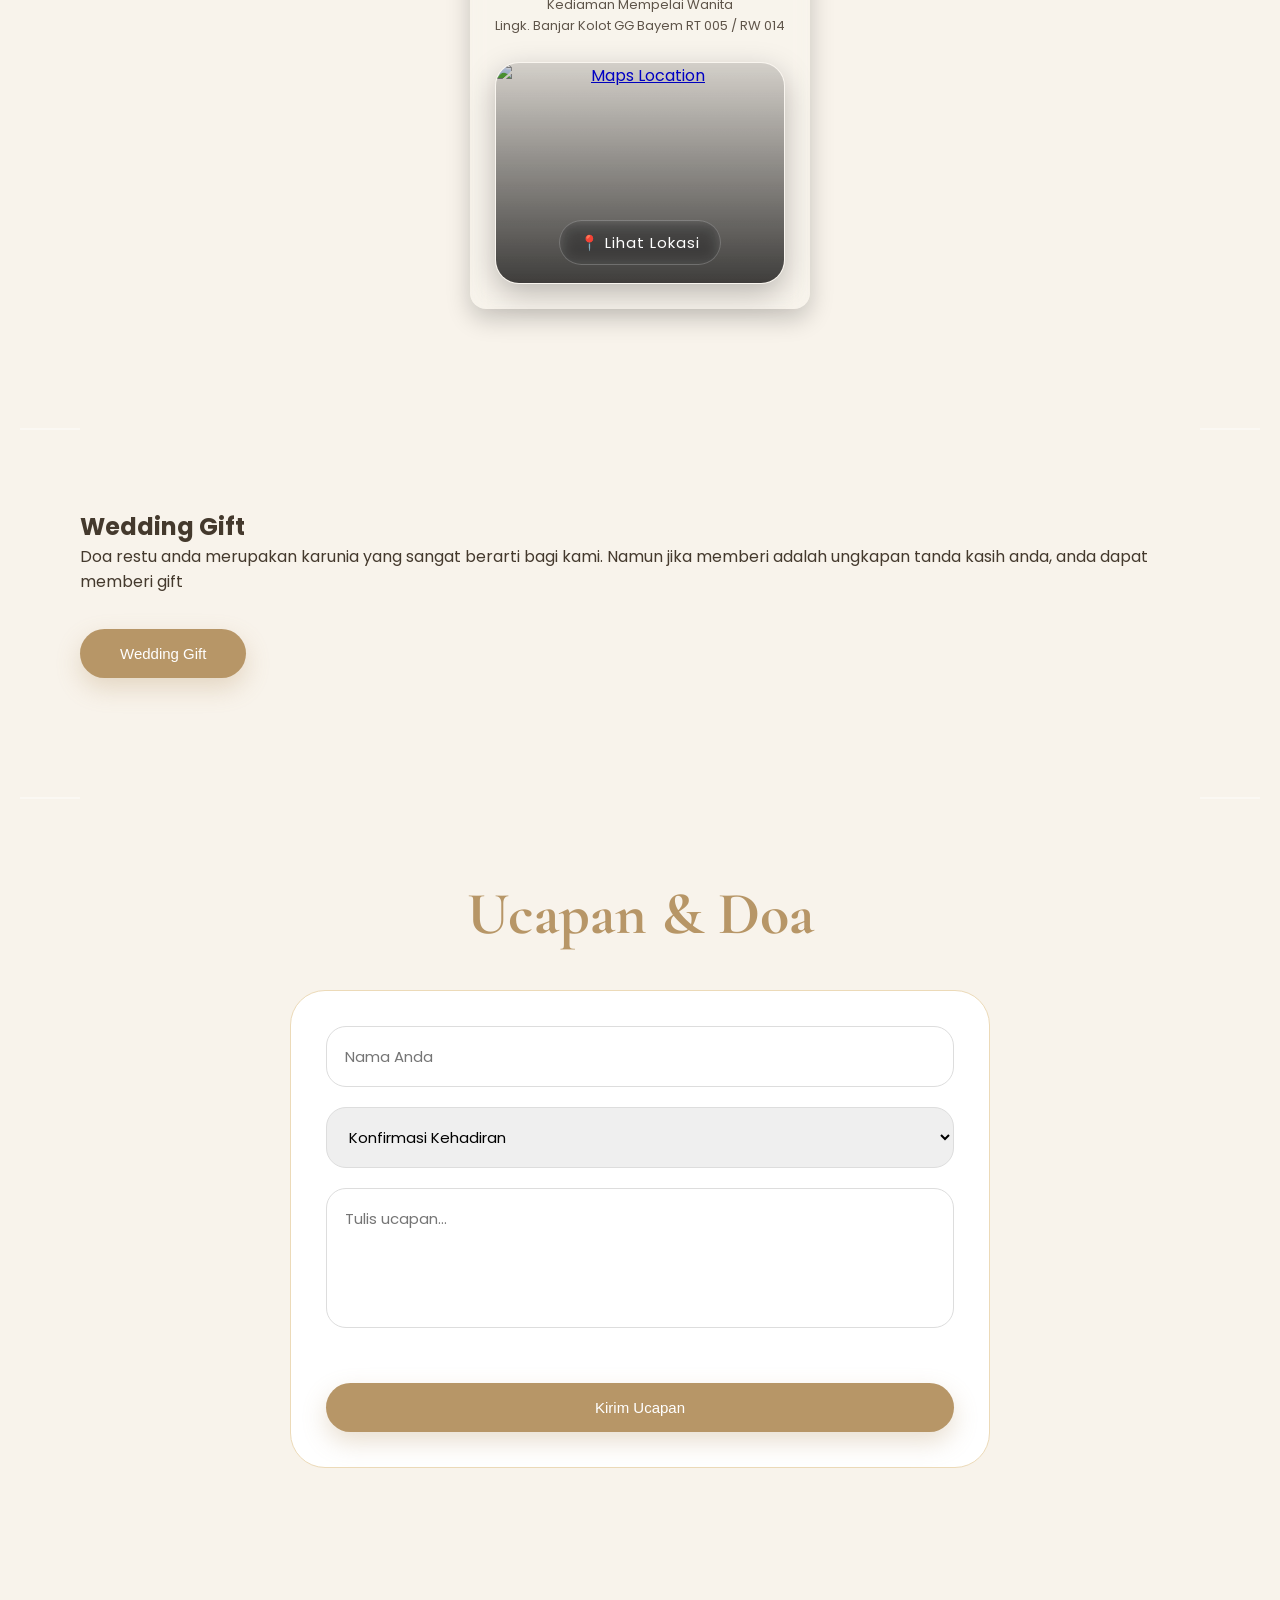
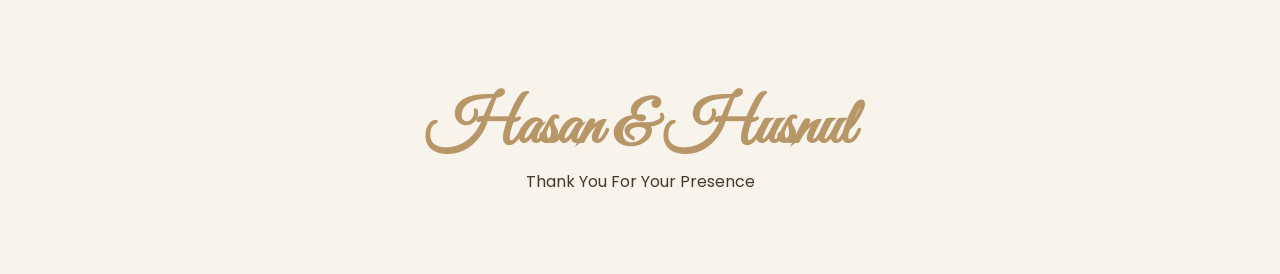
==== commit cd01036a: "Update index.html" ====
--- a/husnul/index.html
+++ b/husnul/index.html
@@ -180,14 +180,12 @@
     <div class="event-card single-event">
 
       <h2>Akad Nikah</h2>
-      <p>Senin</p>
-      <h3>01 Juni 2026</h3>
+      <h3>Senin, 01 Juni 2026</h3>
 
       <div class="event-space"></div>
 
       <h2>Resepsi</h2>
-      <p>Senin</p>
-      <h3>01 Juni 2026</h3>
+      <h3>Senin, 01 Juni 2026</h3>
 
       <span class="event-location">
         Kediaman Mempelai Wanita<br>
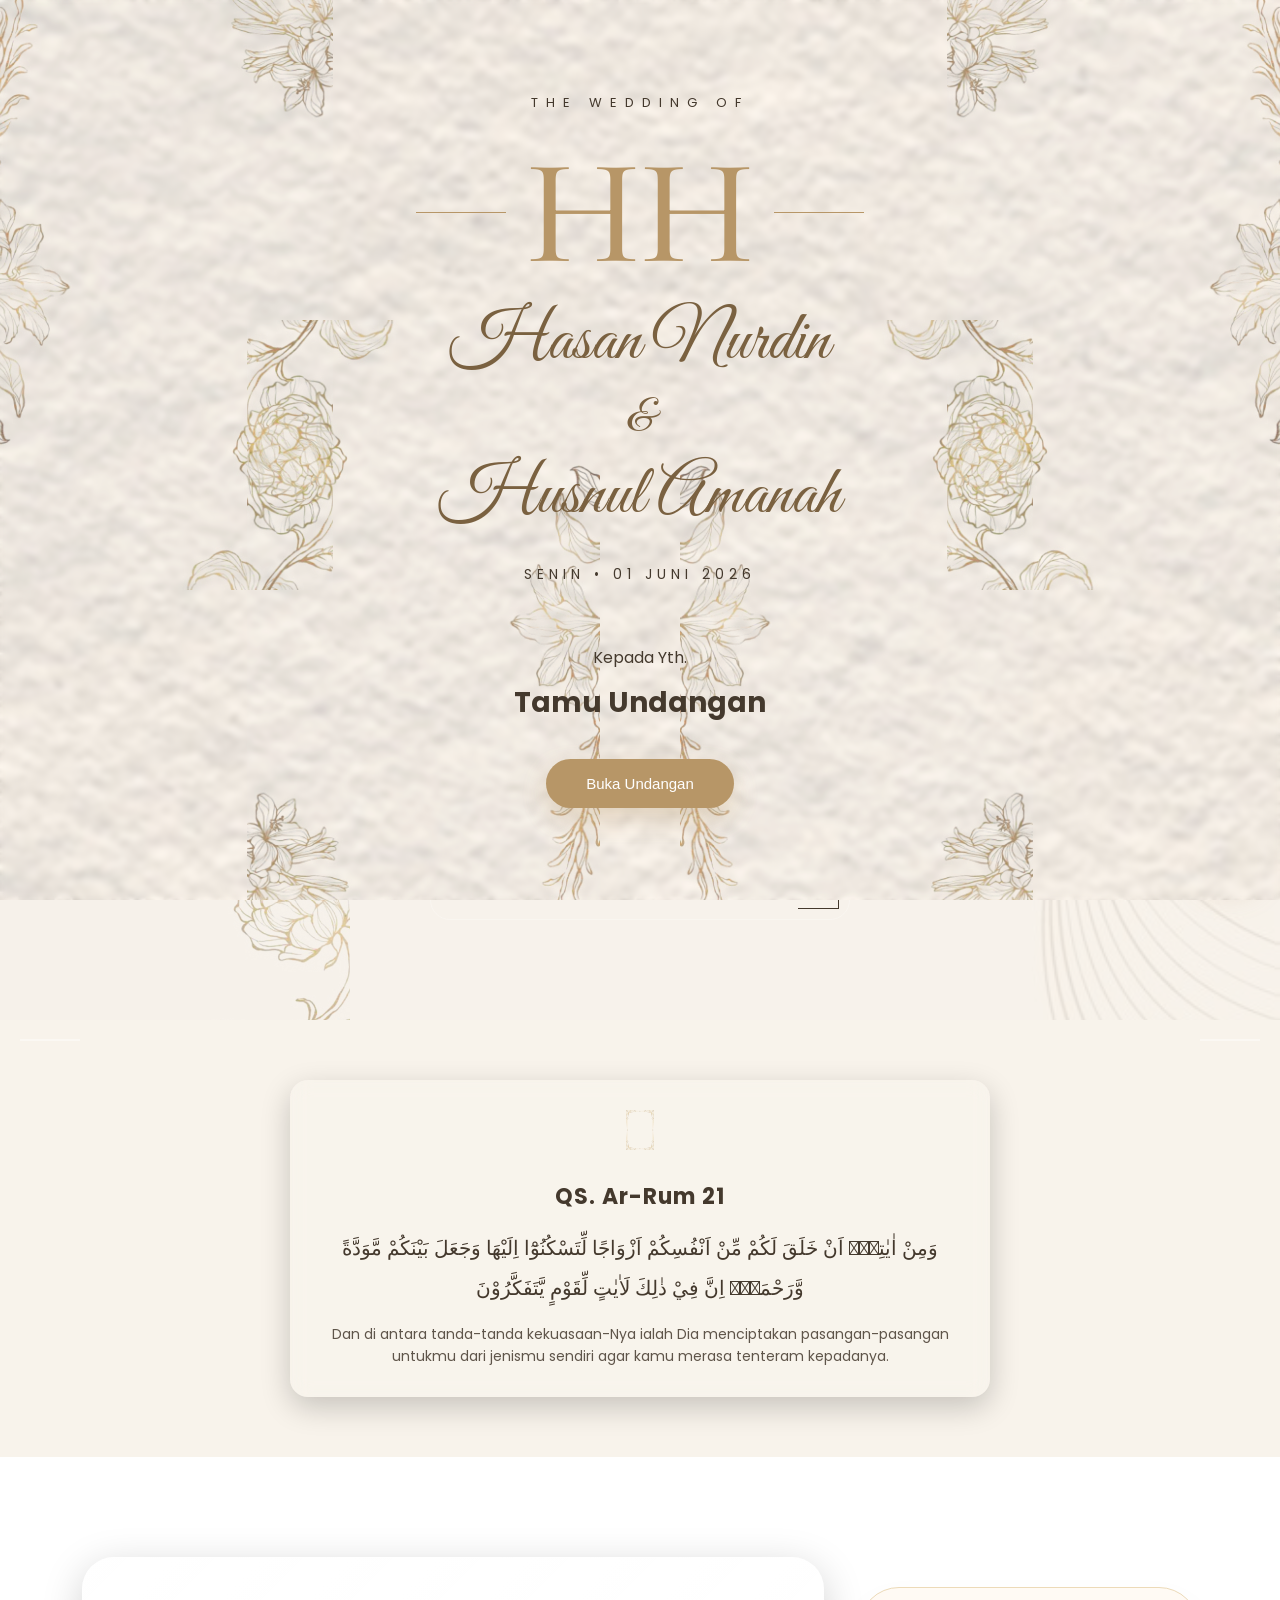
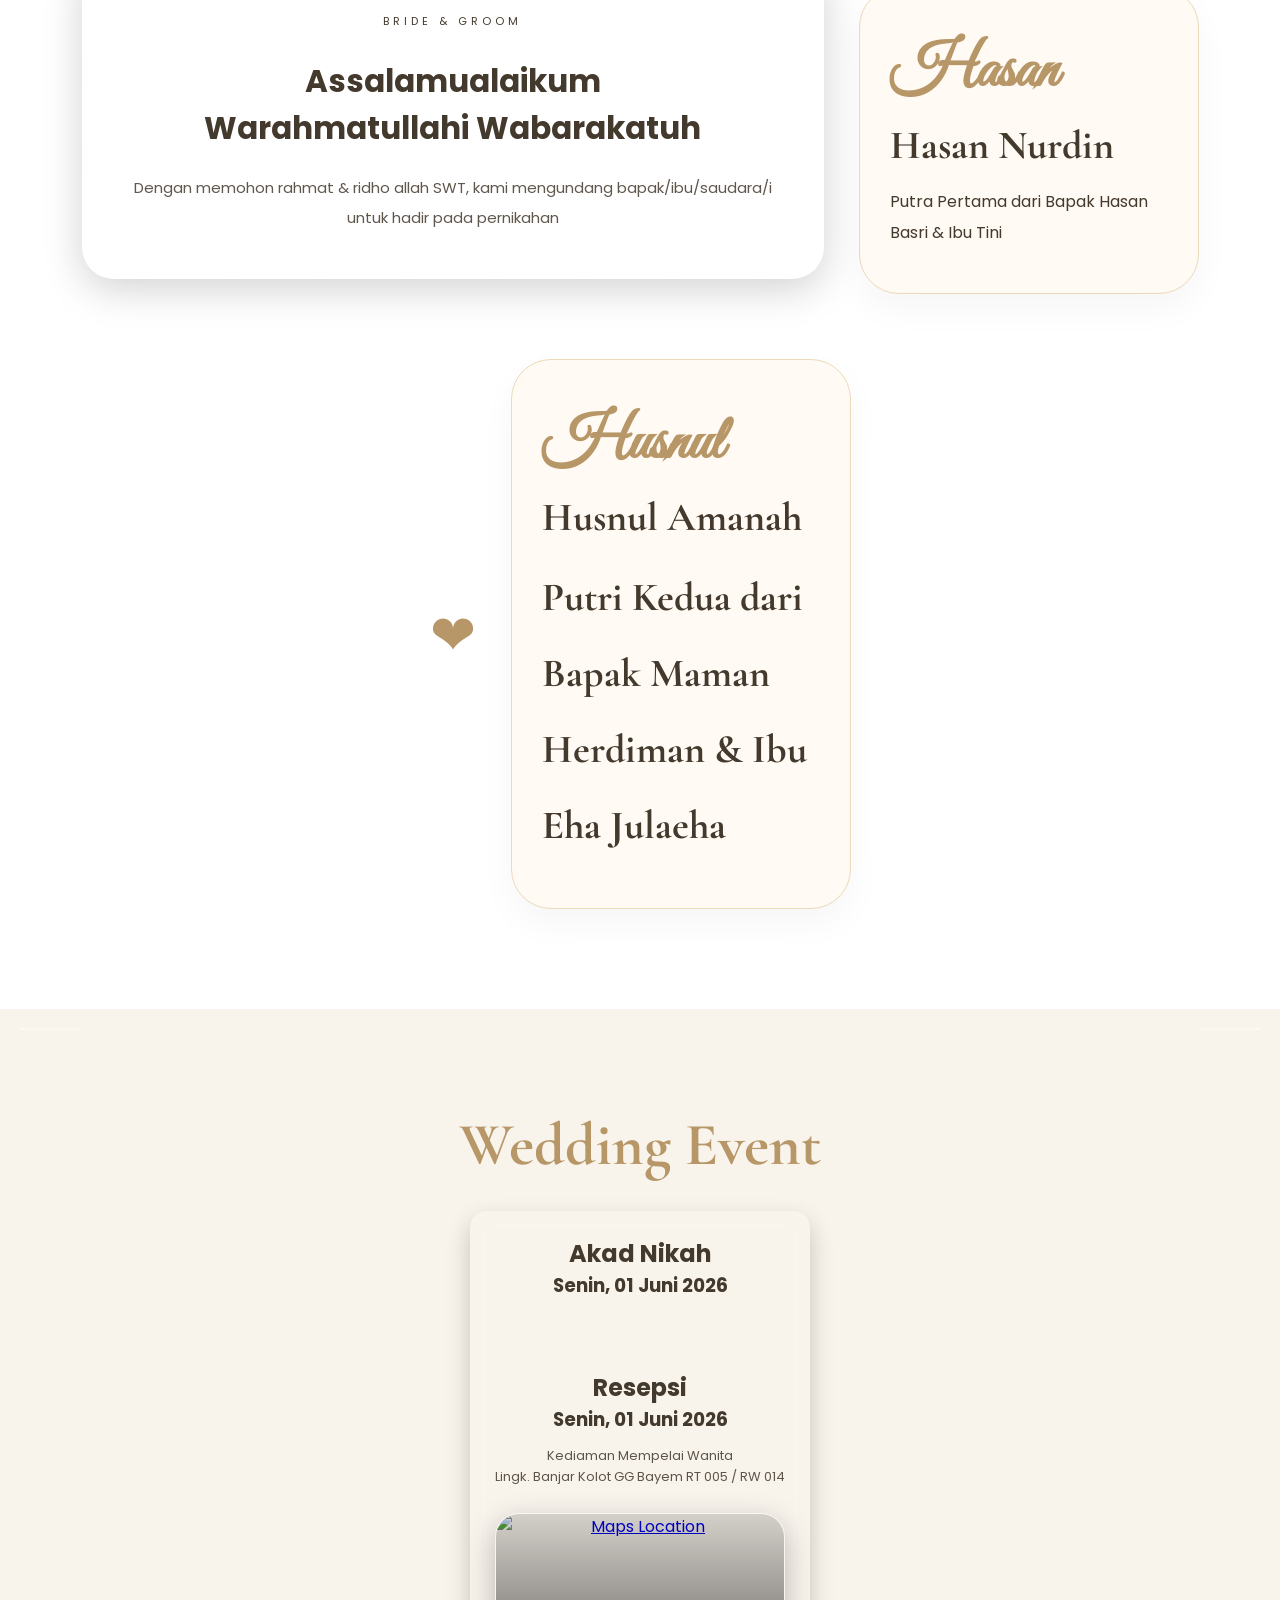
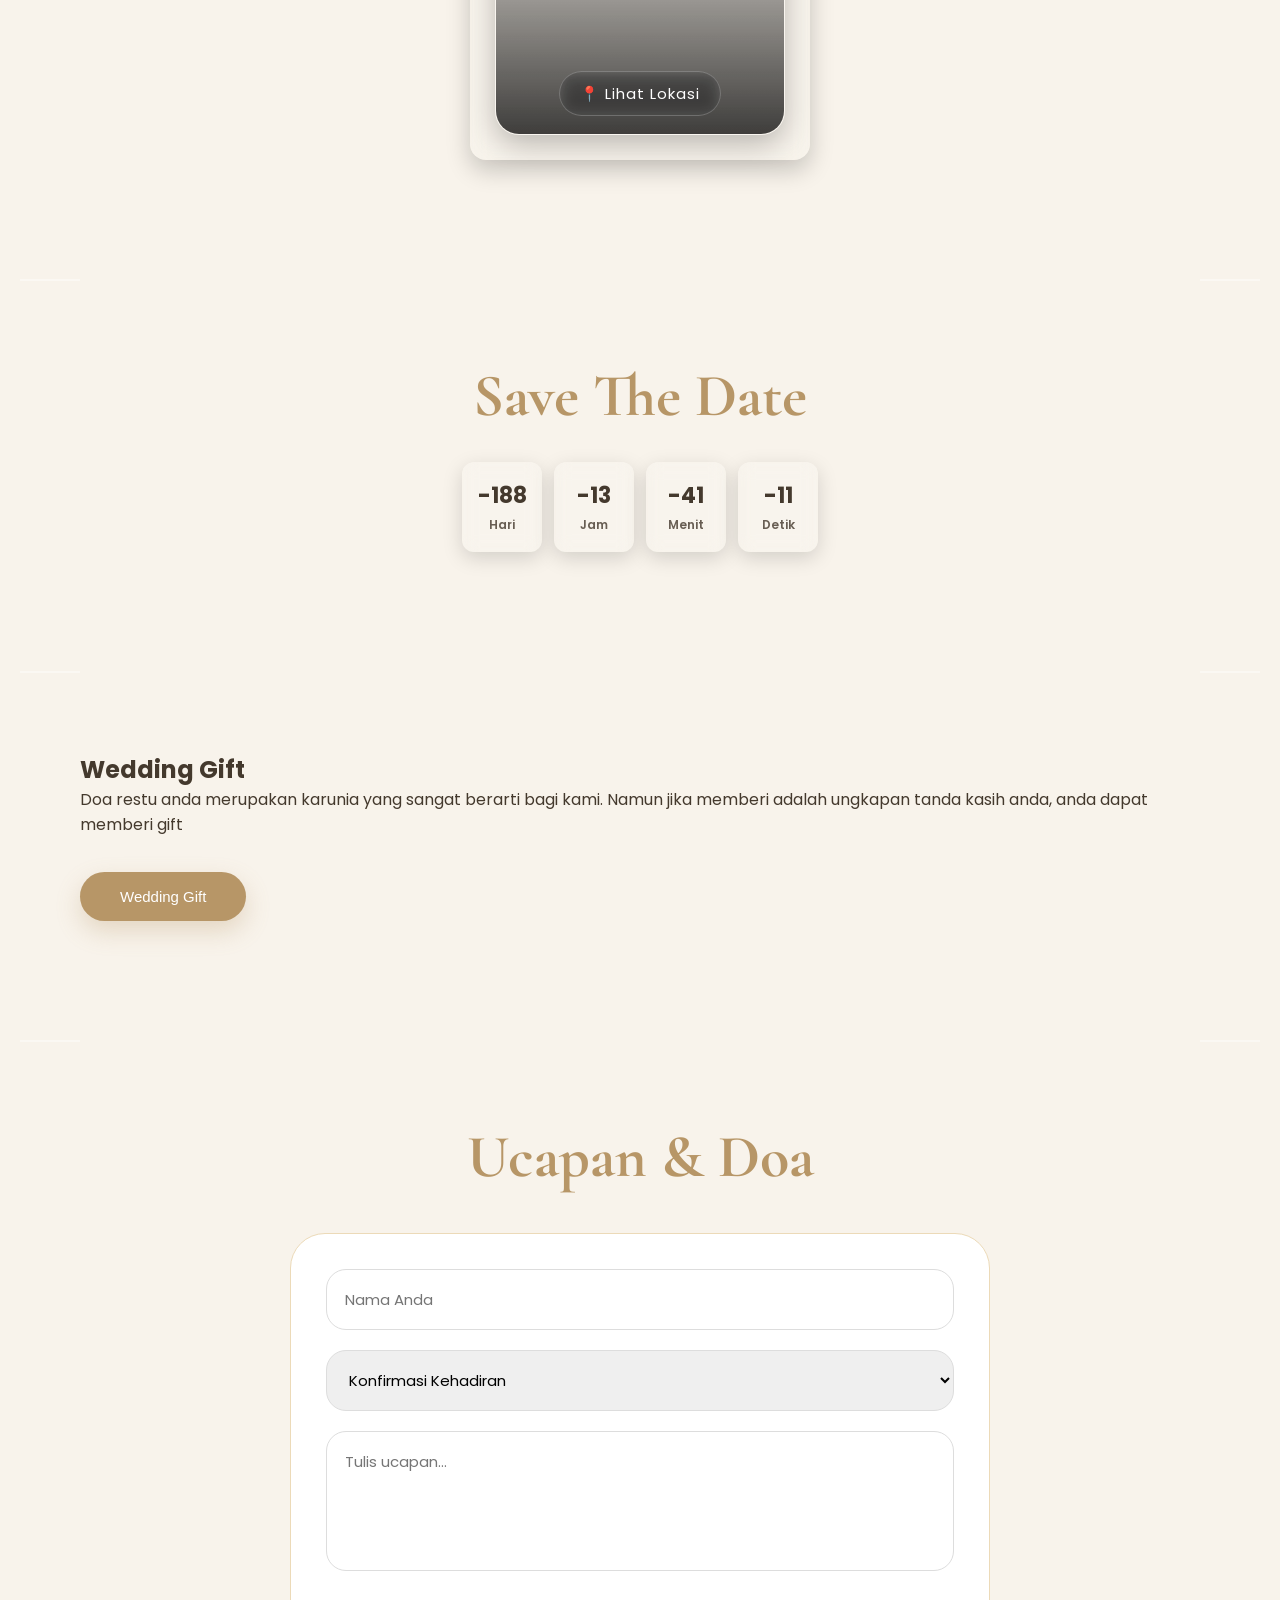
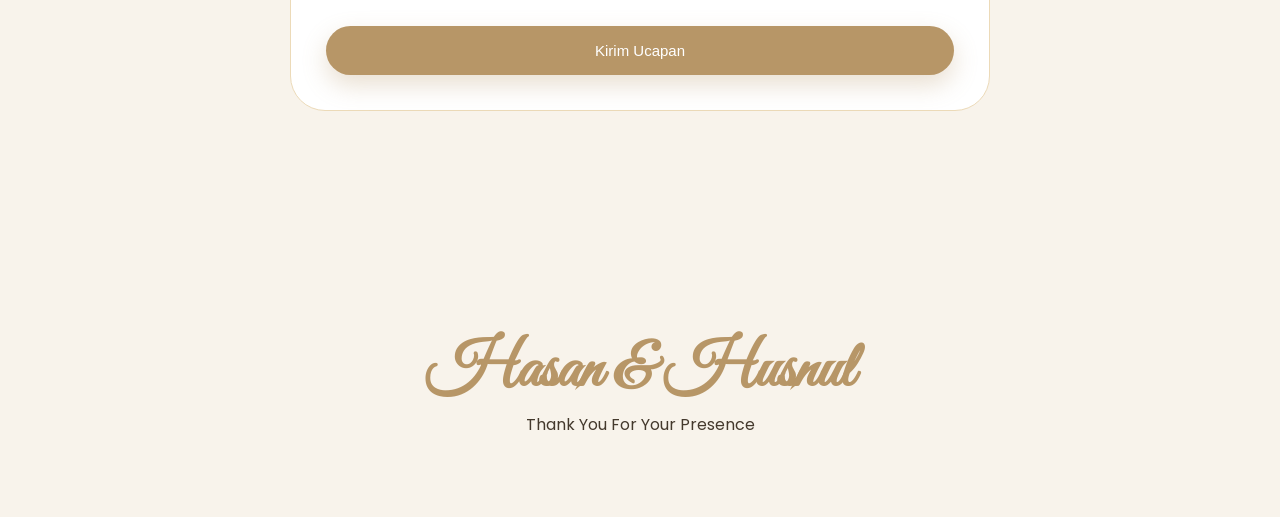
==== commit 41990561: "Update index.html" ====
--- a/husnul/index.html
+++ b/husnul/index.html
@@ -134,9 +134,9 @@
     <h1>Assalamualaikum<br>Warahmatullahi Wabarakatuh</h1>
 
     <p class="intro-text">
-      Maha suci Allah yang telah menciptakan makhluk-Nya
-      berpasang-pasangan. Ya Allah semoga ridho-Mu tercurah
-      mengiringi pernikahan kami.
+Dengan memohon rahmat & ridho allah SWT, 
+  kami mengundang bapak/ibu/saudara/i 
+     untuk hadir pada pernikahan
     </p>
 
   </div>
@@ -151,20 +151,9 @@
 
   <div class="couple-card">
     <h2>Husnul</h2>
-    <h3>Husnul Amanah</h3>
+    <h3>Husnul Amanah</h>
     <p>Putri Kedua dari Bapak Maman Herdiman & Ibu Eha Julaeha</p>
   </div>
-
-</section>
-
-<section class="countdown-section reveal">
-
-<div class="section-line left-line"></div>
-<div class="section-line right-line"></div>
-
-<h1>Save The Date</h1>
-
-<div id="countdown"></div>
 
 </section>
 
@@ -213,6 +202,19 @@
 
 </section>
 
+
+<section class="countdown-section reveal">
+
+<div class="section-line left-line"></div>
+<div class="section-line right-line"></div>
+
+<h1>Save The Date</h1>
+
+<div id="countdown"></div>
+
+</section>
+
+
 <section class="gift-section reveal">
 
   <div class="section-line left-line"></div>
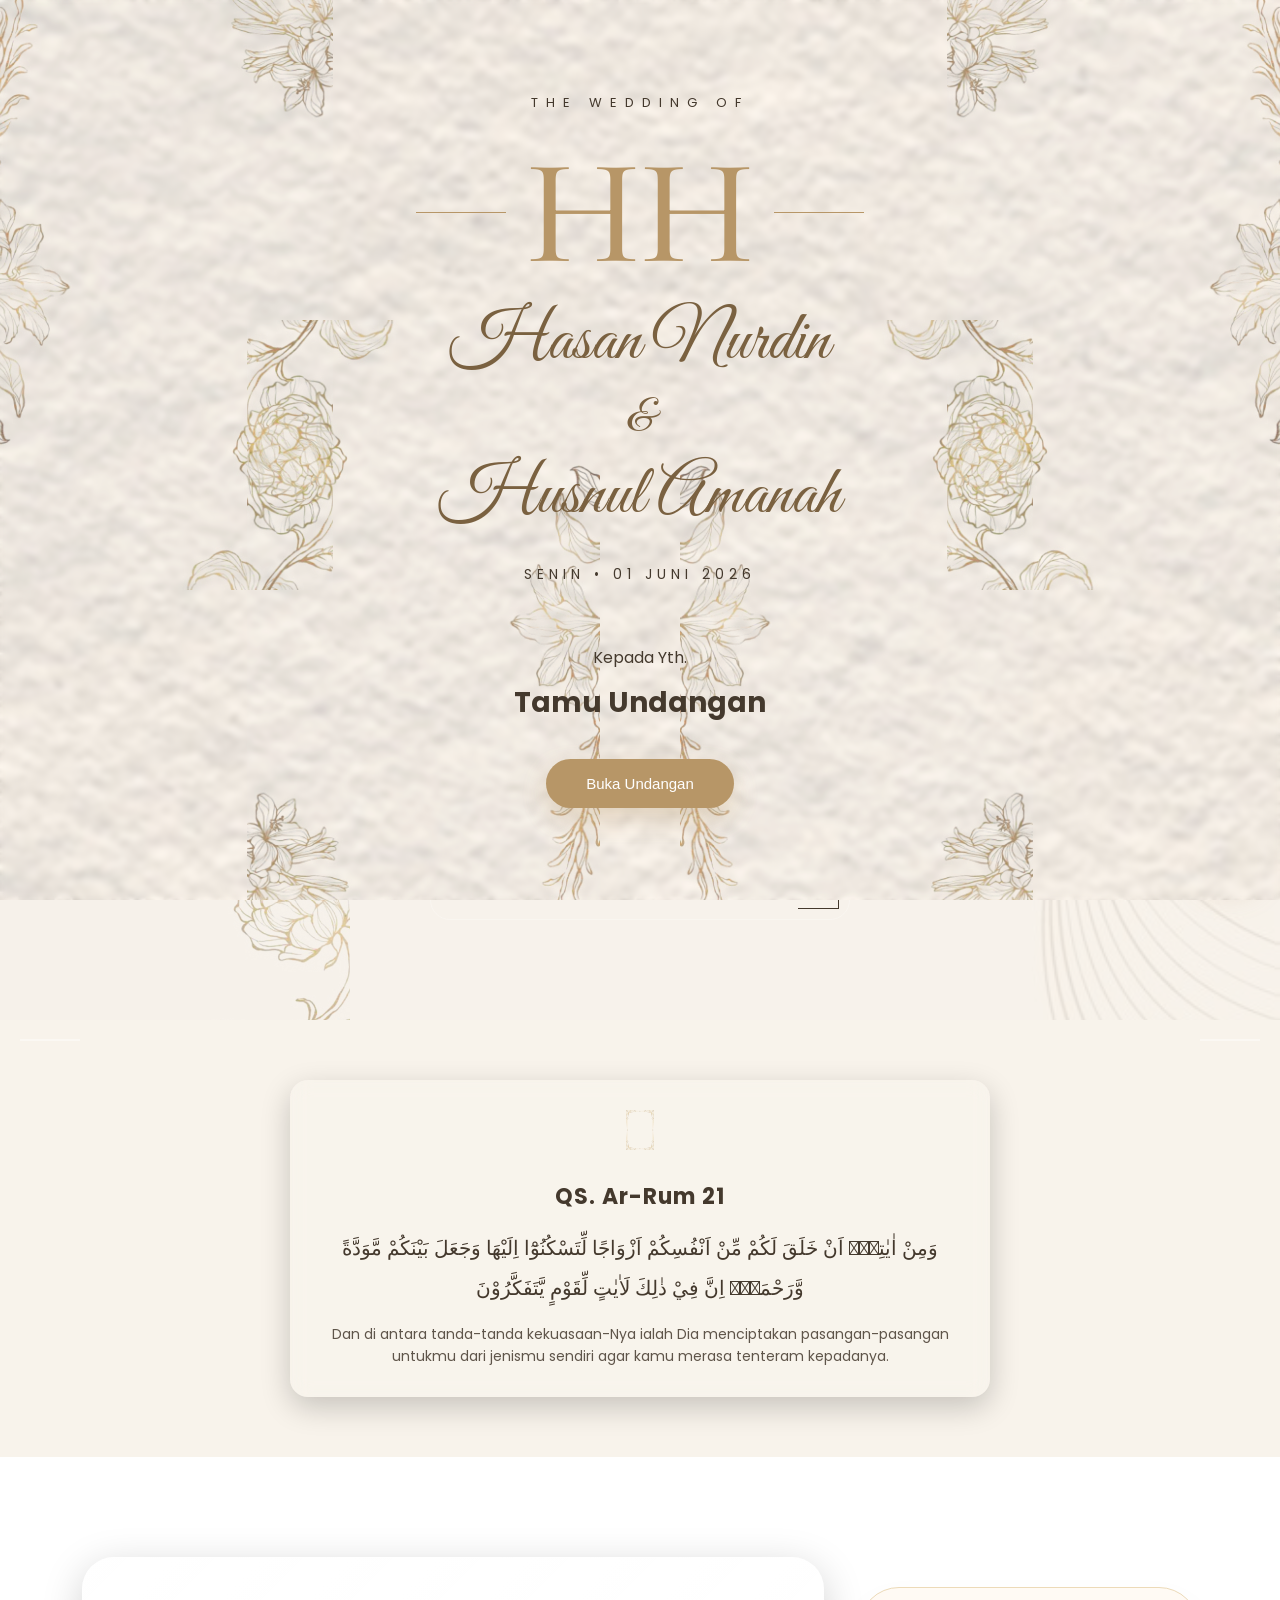
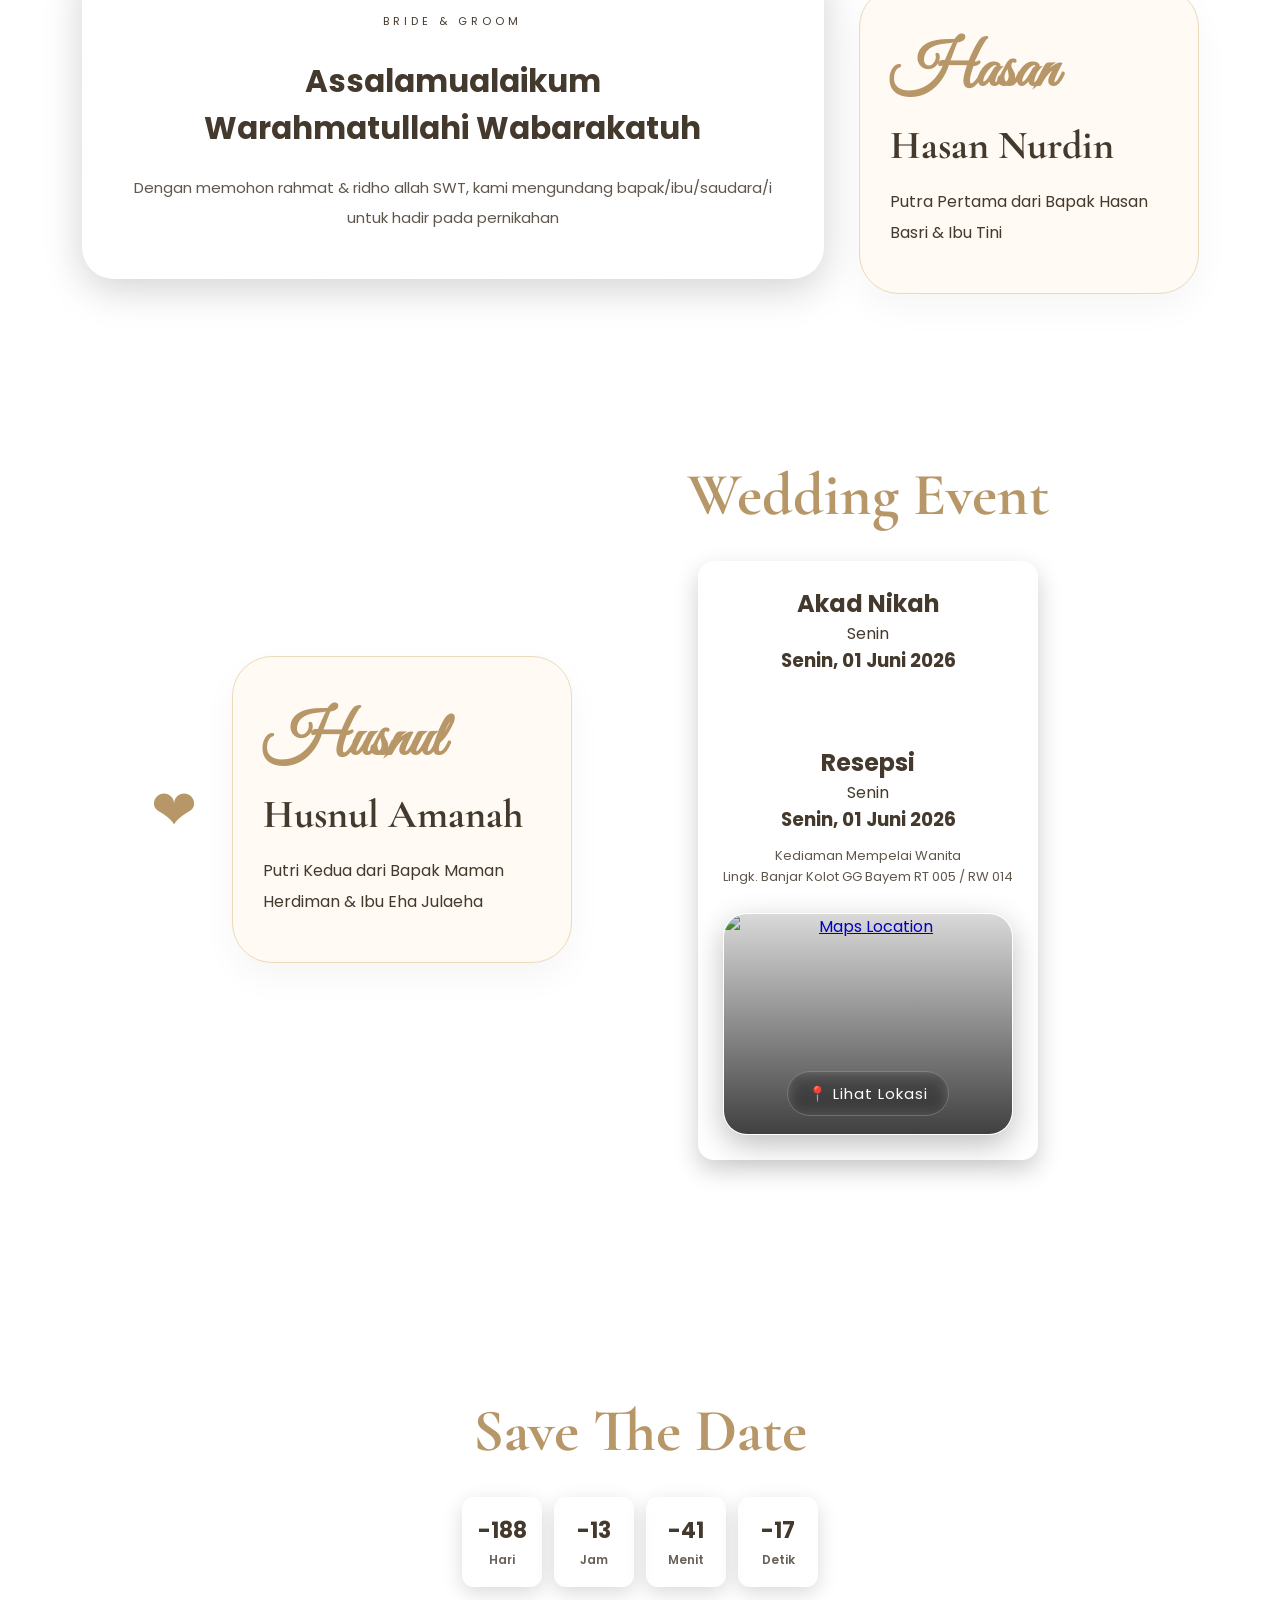
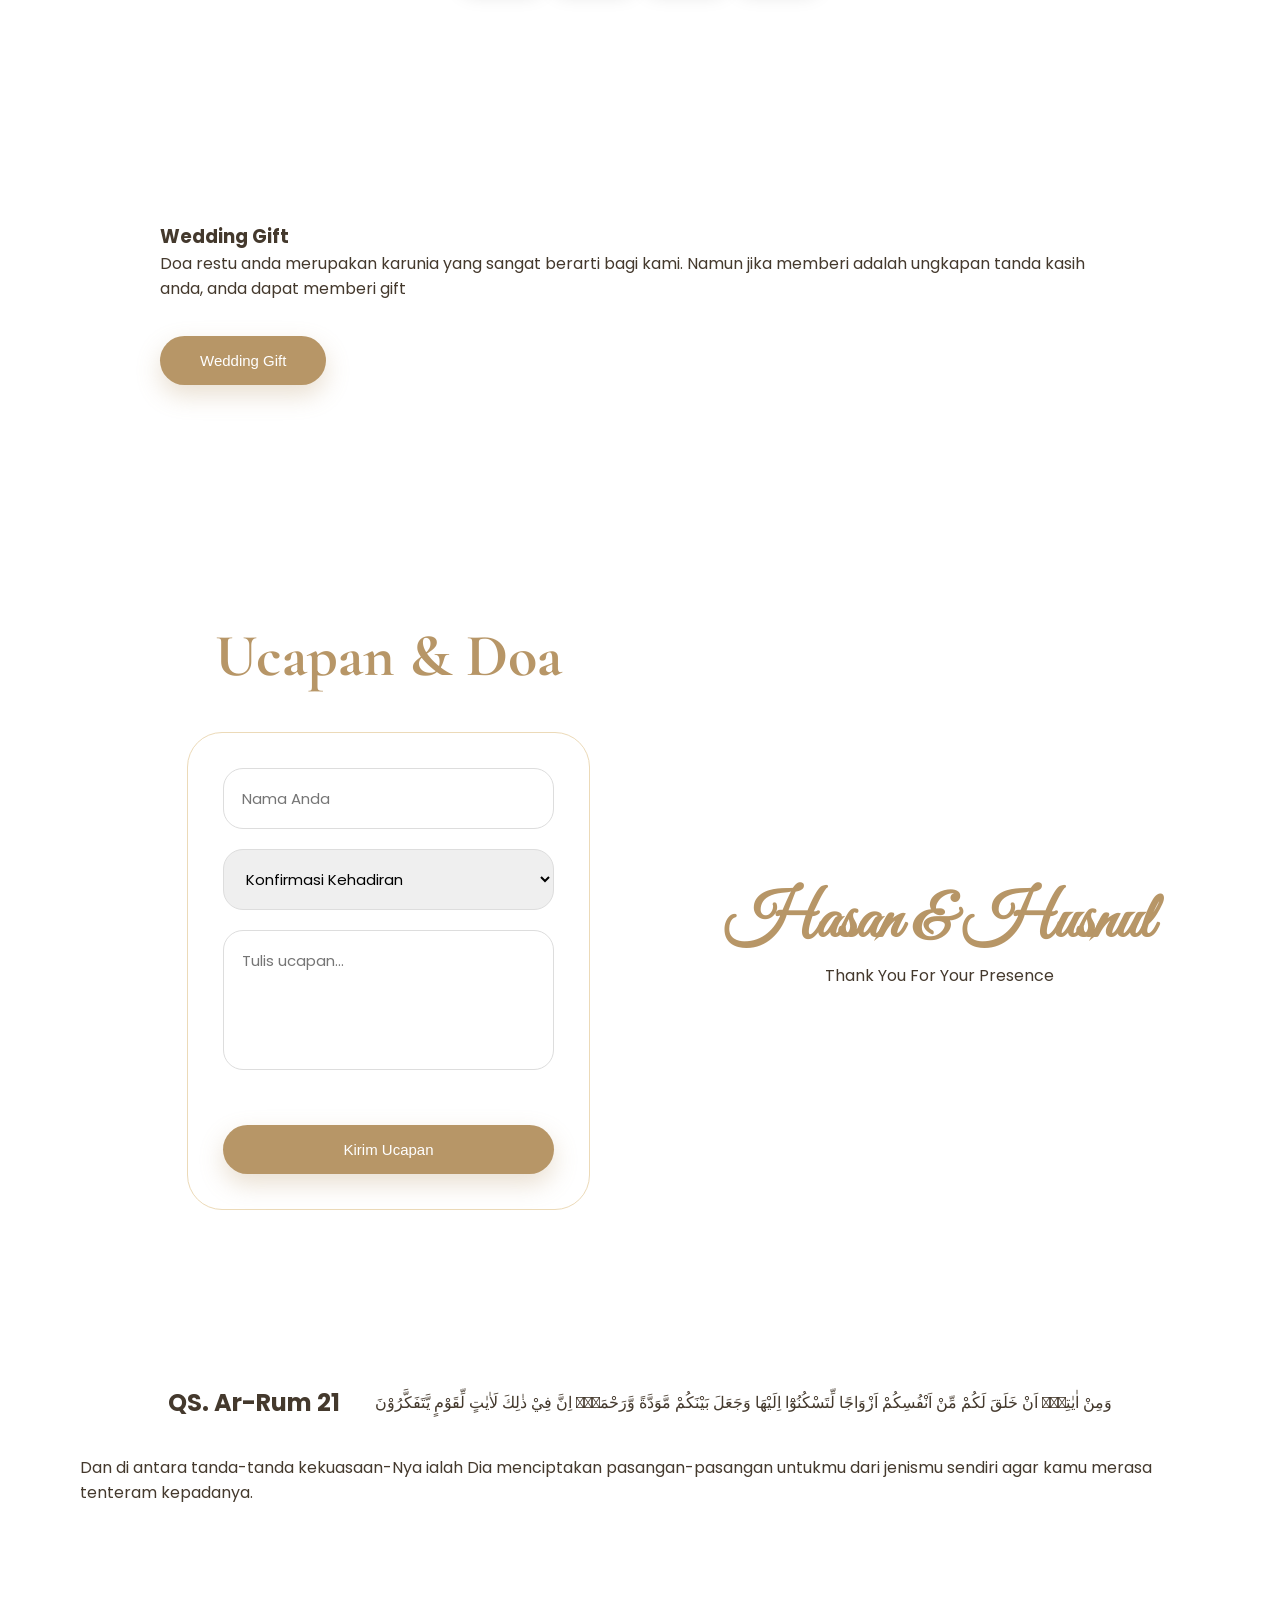
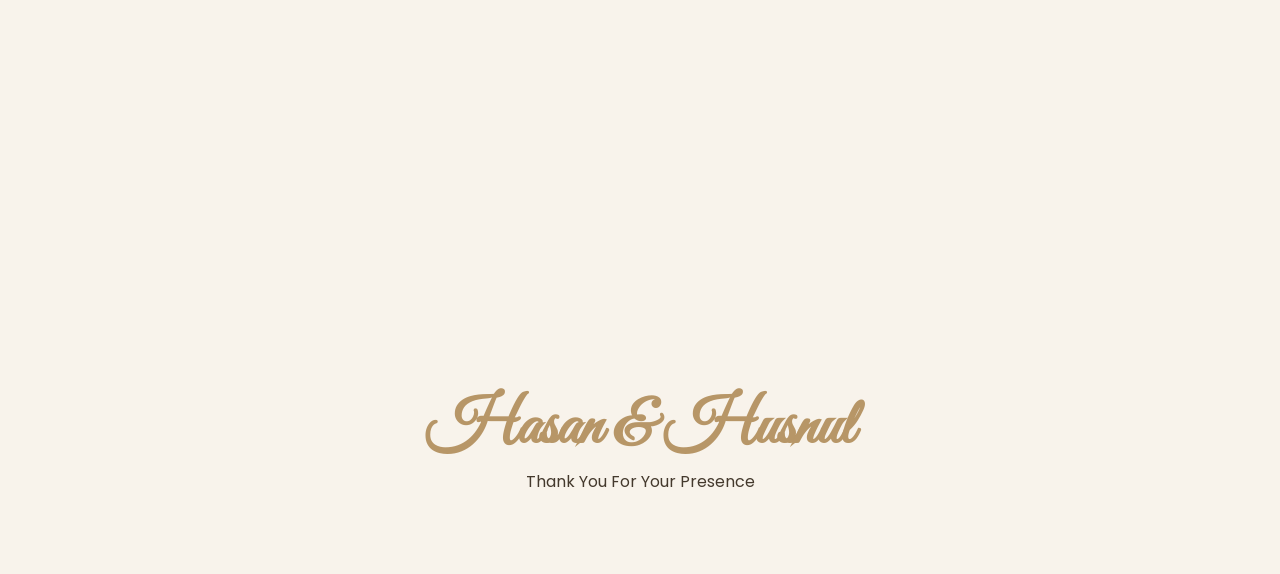
==== commit 3da0bdc3: "Update index.html" ====
--- a/husnul/index.html
+++ b/husnul/index.html
@@ -134,9 +134,7 @@
     <h1>Assalamualaikum<br>Warahmatullahi Wabarakatuh</h1>
 
     <p class="intro-text">
-Dengan memohon rahmat & ridho allah SWT, 
-  kami mengundang bapak/ibu/saudara/i 
-     untuk hadir pada pernikahan
+  Dengan memohon rahmat & ridho allah SWT, kami     mengundang bapak/ibu/saudara/i untuk hadir pada pernikahan
     </p>
 
   </div>
@@ -151,11 +149,11 @@
 
   <div class="couple-card">
     <h2>Husnul</h2>
-    <h3>Husnul Amanah</h>
+    <h3>Husnul Amanah</h3>
     <p>Putri Kedua dari Bapak Maman Herdiman & Ibu Eha Julaeha</p>
   </div>
 
-</section>
+</ssection>
 
 <section class="event-section reveal">
 
@@ -169,11 +167,13 @@
     <div class="event-card single-event">
 
       <h2>Akad Nikah</h2>
+      <p>Senin</p>
       <h3>Senin, 01 Juni 2026</h3>
 
       <div class="event-space"></div>
 
       <h2>Resepsi</h2>
+      <p>Senin</p>
       <h3>Senin, 01 Juni 2026</h3>
 
       <span class="event-location">
@@ -202,7 +202,6 @@
 
 </section>
 
-
 <section class="countdown-section reveal">
 
 <div class="section-line left-line"></div>
@@ -213,7 +212,6 @@
 <div id="countdown"></div>
 
 </section>
-
 
 <section class="gift-section reveal">
 
@@ -317,3 +315,213 @@
 
 </body>
   </html>
+
+    <h2>QS. Ar-Rum 21</h2>
+
+    <p class="arabic">
+      وَمِنْ اٰيٰتِهٖٓ اَنْ خَلَقَ لَكُمْ مِّنْ اَنْفُسِكُمْ اَزْوَاجًا لِّتَسْكُنُوْٓا اِلَيْهَا وَجَعَلَ بَيْنَكُمْ مَّوَدَّةً وَّرَحْمَةًۗ اِنَّ فِيْ ذٰلِكَ لَاٰيٰتٍ لِّقَوْمٍ يَّتَفَكَّرُوْنَ
+    </p>
+
+    <p class="translation">
+      Dan di antara tanda-tanda kekuasaan-Nya ialah Dia menciptakan pasangan-pasangan untukmu dari jenismu sendiri agar kamu merasa tenteram kepadanya.
+    </p>
+
+  </div>
+
+</section>
+
+<section class="couple-section reveal">
+
+  <div class="section-line left-line"></div>
+  <div class="section-line right-line"></div>
+
+  <div class="bride-groom-card">
+
+    <span class="mini-title">Bride & Groom</span>
+
+    <h1>Assalamualaikum<br>Warahmatullahi Wabarakatuh</h1>
+
+    <p class="intro-text">
+Dengan memohon rahmat & ridho allah SWT, 
+  kami mengundang bapak/ibu/saudara/i 
+     untuk hadir pada pernikahan
+    </p>
+
+  </div>
+
+  <div class="couple-card">
+    <h2>Hasan</h2>
+    <h3>Hasan Nurdin</h3>
+    <p>Putra Pertama dari Bapak Hasan Basri & Ibu Tini</p>
+  </div>
+
+  <div class="heart">❤</div>
+
+  <div class="couple-card">
+    <h2>Husnul</h2>
+    <h3>Husnul Amanah</h>
+    <p>Putri Kedua dari Bapak Maman Herdiman & Ibu Eha Julaeha</p>
+  </div>
+
+</section>
+
+<section class="event-section reveal">
+
+  <div class="section-line left-line"></div>
+  <div class="section-line right-line"></div>
+
+  <h1>Wedding Event</h1>
+
+  <div class="event-container">
+
+    <div class="event-card single-event">
+
+      <h2>Akad Nikah</h2>
+      <h3>Senin, 01 Juni 2026</h3>
+
+      <div class="event-space"></div>
+
+      <h2>Resepsi</h2>
+      <h3>Senin, 01 Juni 2026</h3>
+
+      <span class="event-location">
+        Kediaman Mempelai Wanita<br>
+        Lingk. Banjar Kolot GG Bayem RT 005 / RW 014
+      </span>
+
+      <a 
+        href="https://maps.app.goo.gl/QowNBWjHw3Qqw45n7?g_st=ac"
+        target="_blank"
+        class="sharelock-map"
+      >
+        <img 
+          src="https://images.unsplash.com/photo-1524661135-423995f22d0b?q=80&w=1200&auto=format&fit=crop"
+          alt="Maps Location"
+        >
+
+        <div class="map-overlay">
+          <span>📍 Lihat Lokasi</span>
+        </div>
+      </a>
+
+    </div>
+
+  </div>
+
+</section>
+
+
+<section class="countdown-section reveal">
+
+<div class="section-line left-line"></div>
+<div class="section-line right-line"></div>
+
+<h1>Save The Date</h1>
+
+<div id="countdown"></div>
+
+</section>
+
+
+<section class="gift-section reveal">
+
+  <div class="section-line left-line"></div>
+  <div class="section-line right-line"></div>
+
+  <h1>Wedding Gift</h1>
+
+  <div class="gift-intro">
+    <p>
+ Doa restu anda merupakan karunia yang sangat berarti bagi kami.
+ Namun jika memberi adalah ungkapan tanda kasih anda,
+ anda dapat memberi gift
+    </p>
+
+    <button class="gift-button" onclick="openGift()">
+      Wedding Gift
+    </button>
+  </div>
+
+  <div id="giftModal" class="gift-modal">
+
+    <div class="gift-card-modal small">
+
+      <h2>Wedding Gift</h2>
+
+      <div class="gift-list">
+
+        <div class="gift-row">
+          <span>DANA</span>
+          <p id="dana1">0895379015100</p>
+          <small>a.n Husnul Amanah</small>
+          <button onclick="copyText('dana1')">Salin Nomor</button>
+        </div>
+
+        <div class="gift-row">
+          <span>DANA</span>
+          <p id="dana2">089668125101</p>
+          <small>a.n Hasan Nurdin</small>
+          <button onclick="copyText('dana2')">Salin Nomor</button>
+        </div>
+
+        <div class="gift-row">
+          <span>BNI</span>
+          <p id="bni1">1817720468</p>
+          <small>a.n Husnul</small>
+          <button onclick="copyText('bni1')">Salin Nomor</button>
+        </div>
+
+      </div>
+
+      <button class="copy-all" onclick="copyAll()">
+        Salin Nomor
+      </button>
+
+      <button class="close-btn" onclick="closeGift()">
+        Tutup
+      </button>
+
+    </div>
+
+  </div>
+
+</section>
+
+<section class="wish-section reveal">
+
+<div class="section-line left-line"></div>
+<div class="section-line right-line"></div>
+
+<h1>Ucapan & Doa</h1>
+
+<form id="commentForm">
+
+<input type="text" id="name" placeholder="Nama Anda" required>
+
+<select id="attendance" required>
+<option value="">Konfirmasi Kehadiran</option>
+<option value="Hadir">Hadir</option>
+<option value="Tidak Hadir">Tidak Hadir</option>
+</select>
+
+<textarea id="message" placeholder="Tulis ucapan..." required></textarea>
+
+<button type="submit">
+Kirim Ucapan
+</button>
+
+</form>
+
+<div id="commentList" class="comment-list"></div>
+
+</section>
+
+<footer>
+<h2>Hasan & Husnul</h2>
+<p>Thank You For Your Presence</p>
+</footer>
+
+<script src="../script.js"></script>
+
+</body>
+  </html>
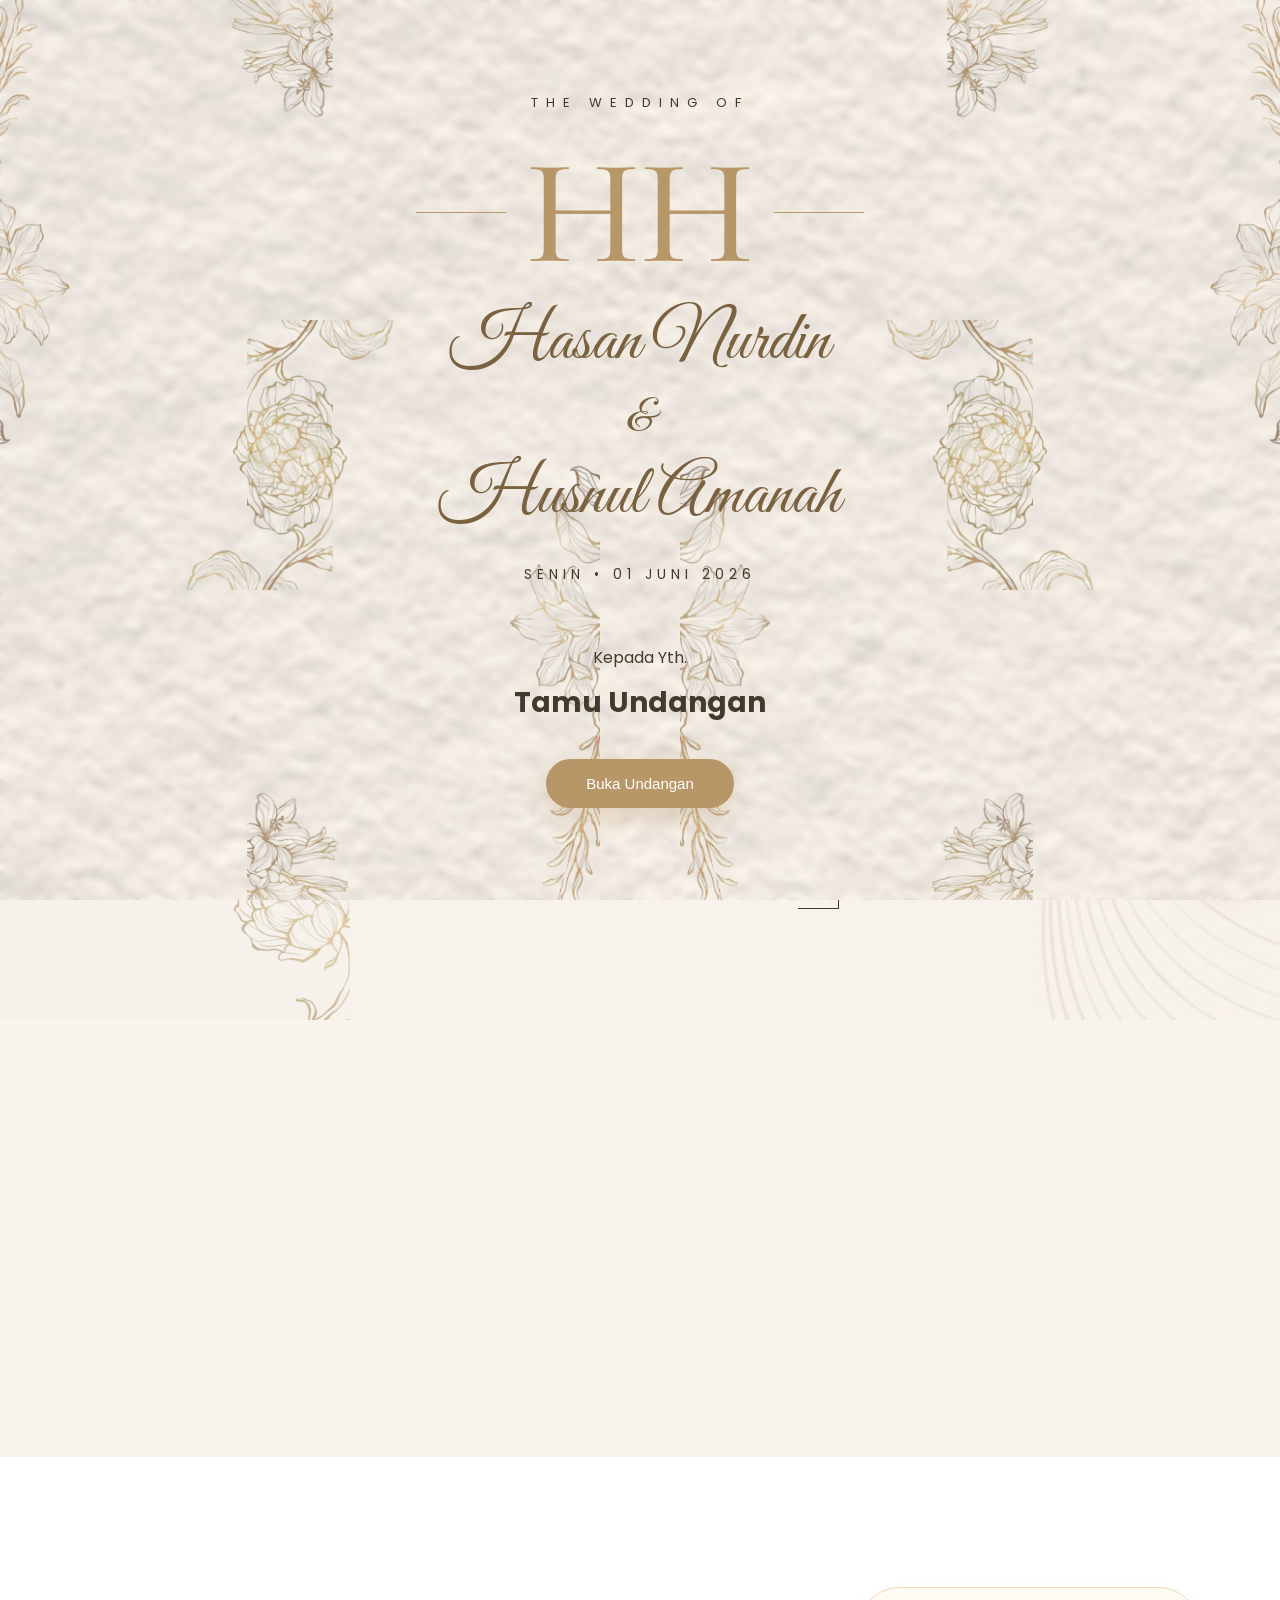
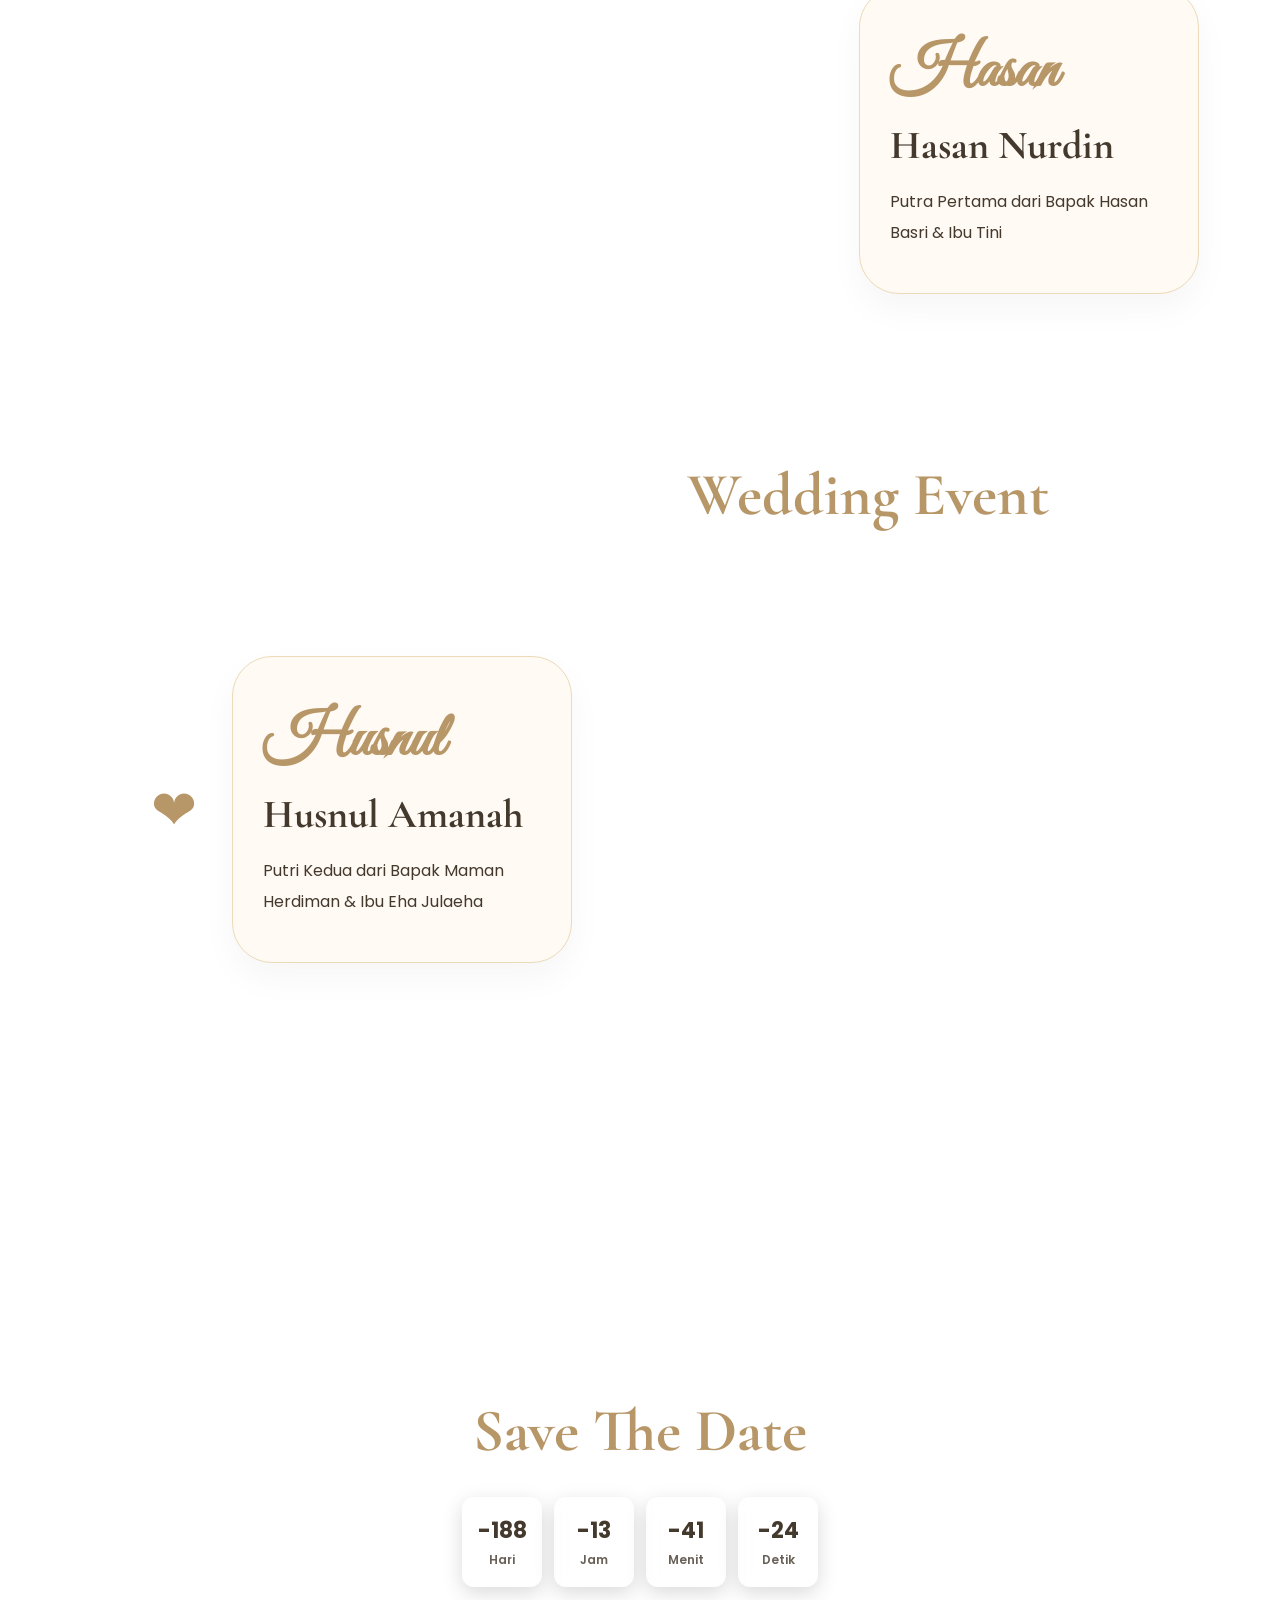
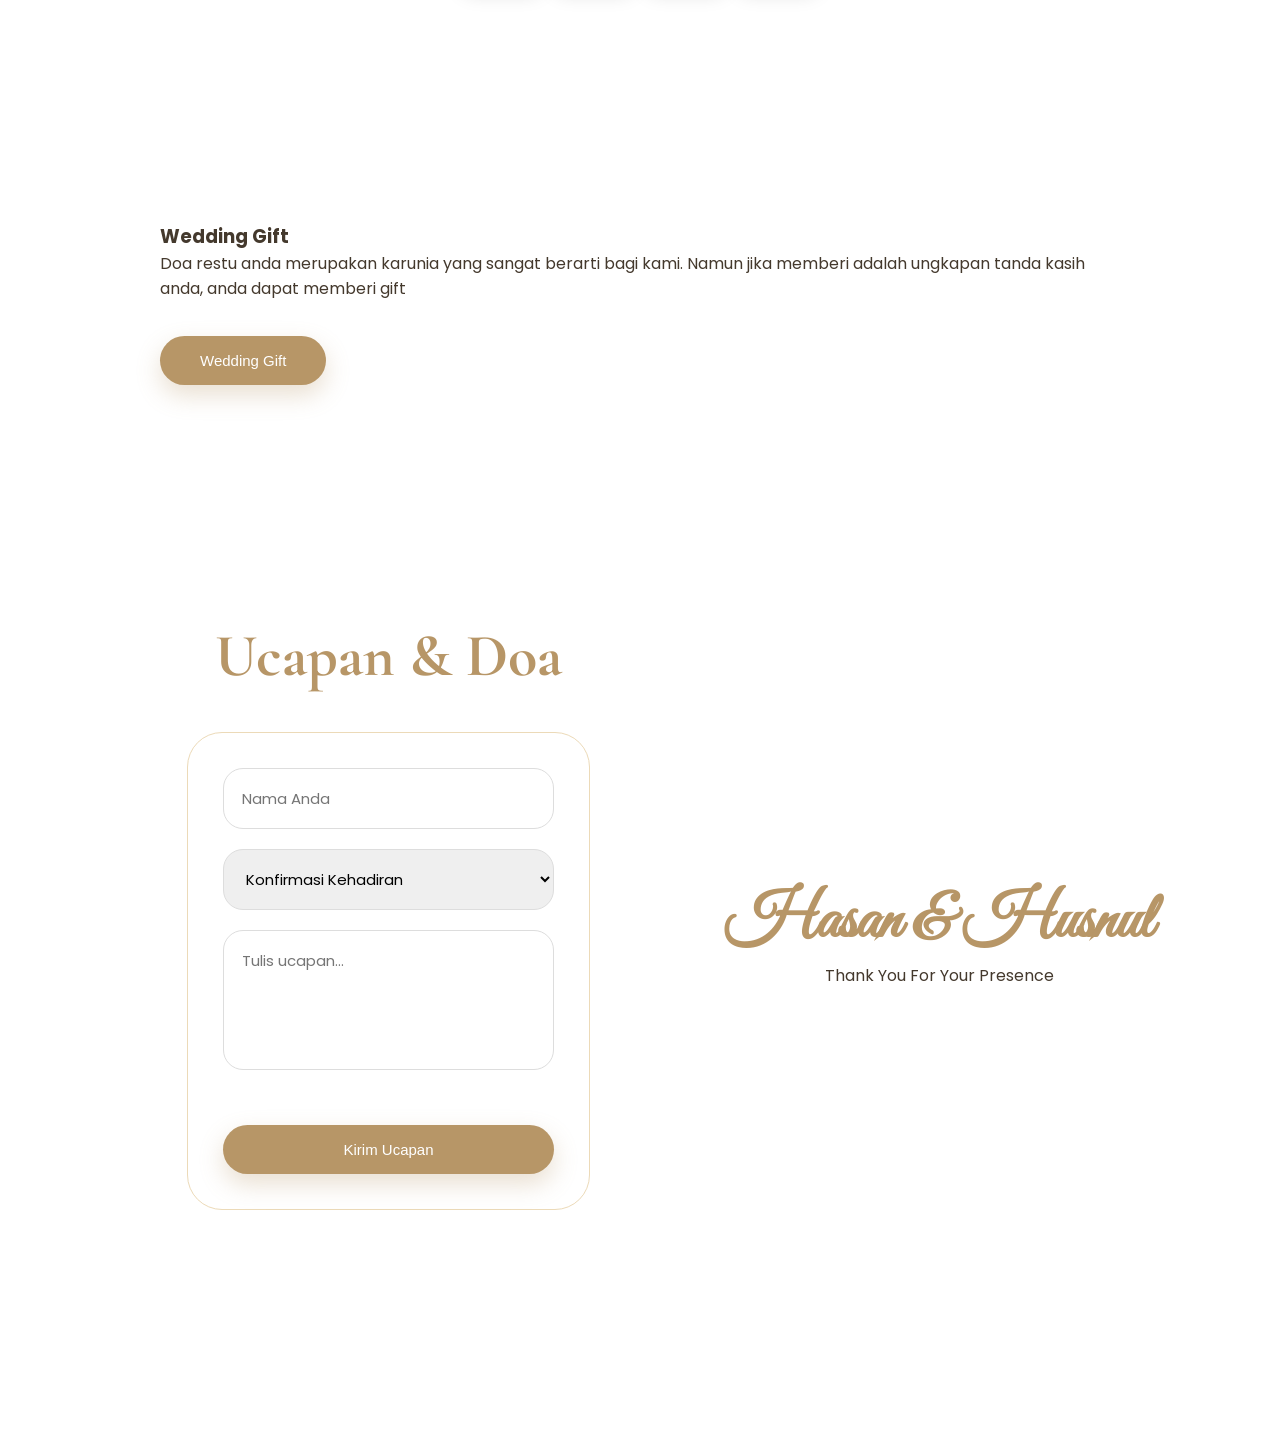
==== commit 9420ccf2: "Update index.html" ====
--- a/husnul/index.html
+++ b/husnul/index.html
@@ -315,213 +315,3 @@
 
 </body>
   </html>
-
-    <h2>QS. Ar-Rum 21</h2>
-
-    <p class="arabic">
-      وَمِنْ اٰيٰتِهٖٓ اَنْ خَلَقَ لَكُمْ مِّنْ اَنْفُسِكُمْ اَزْوَاجًا لِّتَسْكُنُوْٓا اِلَيْهَا وَجَعَلَ بَيْنَكُمْ مَّوَدَّةً وَّرَحْمَةًۗ اِنَّ فِيْ ذٰلِكَ لَاٰيٰتٍ لِّقَوْمٍ يَّتَفَكَّرُوْنَ
-    </p>
-
-    <p class="translation">
-      Dan di antara tanda-tanda kekuasaan-Nya ialah Dia menciptakan pasangan-pasangan untukmu dari jenismu sendiri agar kamu merasa tenteram kepadanya.
-    </p>
-
-  </div>
-
-</section>
-
-<section class="couple-section reveal">
-
-  <div class="section-line left-line"></div>
-  <div class="section-line right-line"></div>
-
-  <div class="bride-groom-card">
-
-    <span class="mini-title">Bride & Groom</span>
-
-    <h1>Assalamualaikum<br>Warahmatullahi Wabarakatuh</h1>
-
-    <p class="intro-text">
-Dengan memohon rahmat & ridho allah SWT, 
-  kami mengundang bapak/ibu/saudara/i 
-     untuk hadir pada pernikahan
-    </p>
-
-  </div>
-
-  <div class="couple-card">
-    <h2>Hasan</h2>
-    <h3>Hasan Nurdin</h3>
-    <p>Putra Pertama dari Bapak Hasan Basri & Ibu Tini</p>
-  </div>
-
-  <div class="heart">❤</div>
-
-  <div class="couple-card">
-    <h2>Husnul</h2>
-    <h3>Husnul Amanah</h>
-    <p>Putri Kedua dari Bapak Maman Herdiman & Ibu Eha Julaeha</p>
-  </div>
-
-</section>
-
-<section class="event-section reveal">
-
-  <div class="section-line left-line"></div>
-  <div class="section-line right-line"></div>
-
-  <h1>Wedding Event</h1>
-
-  <div class="event-container">
-
-    <div class="event-card single-event">
-
-      <h2>Akad Nikah</h2>
-      <h3>Senin, 01 Juni 2026</h3>
-
-      <div class="event-space"></div>
-
-      <h2>Resepsi</h2>
-      <h3>Senin, 01 Juni 2026</h3>
-
-      <span class="event-location">
-        Kediaman Mempelai Wanita<br>
-        Lingk. Banjar Kolot GG Bayem RT 005 / RW 014
-      </span>
-
-      <a 
-        href="https://maps.app.goo.gl/QowNBWjHw3Qqw45n7?g_st=ac"
-        target="_blank"
-        class="sharelock-map"
-      >
-        <img 
-          src="https://images.unsplash.com/photo-1524661135-423995f22d0b?q=80&w=1200&auto=format&fit=crop"
-          alt="Maps Location"
-        >
-
-        <div class="map-overlay">
-          <span>📍 Lihat Lokasi</span>
-        </div>
-      </a>
-
-    </div>
-
-  </div>
-
-</section>
-
-
-<section class="countdown-section reveal">
-
-<div class="section-line left-line"></div>
-<div class="section-line right-line"></div>
-
-<h1>Save The Date</h1>
-
-<div id="countdown"></div>
-
-</section>
-
-
-<section class="gift-section reveal">
-
-  <div class="section-line left-line"></div>
-  <div class="section-line right-line"></div>
-
-  <h1>Wedding Gift</h1>
-
-  <div class="gift-intro">
-    <p>
- Doa restu anda merupakan karunia yang sangat berarti bagi kami.
- Namun jika memberi adalah ungkapan tanda kasih anda,
- anda dapat memberi gift
-    </p>
-
-    <button class="gift-button" onclick="openGift()">
-      Wedding Gift
-    </button>
-  </div>
-
-  <div id="giftModal" class="gift-modal">
-
-    <div class="gift-card-modal small">
-
-      <h2>Wedding Gift</h2>
-
-      <div class="gift-list">
-
-        <div class="gift-row">
-          <span>DANA</span>
-          <p id="dana1">0895379015100</p>
-          <small>a.n Husnul Amanah</small>
-          <button onclick="copyText('dana1')">Salin Nomor</button>
-        </div>
-
-        <div class="gift-row">
-          <span>DANA</span>
-          <p id="dana2">089668125101</p>
-          <small>a.n Hasan Nurdin</small>
-          <button onclick="copyText('dana2')">Salin Nomor</button>
-        </div>
-
-        <div class="gift-row">
-          <span>BNI</span>
-          <p id="bni1">1817720468</p>
-          <small>a.n Husnul</small>
-          <button onclick="copyText('bni1')">Salin Nomor</button>
-        </div>
-
-      </div>
-
-      <button class="copy-all" onclick="copyAll()">
-        Salin Nomor
-      </button>
-
-      <button class="close-btn" onclick="closeGift()">
-        Tutup
-      </button>
-
-    </div>
-
-  </div>
-
-</section>
-
-<section class="wish-section reveal">
-
-<div class="section-line left-line"></div>
-<div class="section-line right-line"></div>
-
-<h1>Ucapan & Doa</h1>
-
-<form id="commentForm">
-
-<input type="text" id="name" placeholder="Nama Anda" required>
-
-<select id="attendance" required>
-<option value="">Konfirmasi Kehadiran</option>
-<option value="Hadir">Hadir</option>
-<option value="Tidak Hadir">Tidak Hadir</option>
-</select>
-
-<textarea id="message" placeholder="Tulis ucapan..." required></textarea>
-
-<button type="submit">
-Kirim Ucapan
-</button>
-
-</form>
-
-<div id="commentList" class="comment-list"></div>
-
-</section>
-
-<footer>
-<h2>Hasan & Husnul</h2>
-<p>Thank You For Your Presence</p>
-</footer>
-
-<script src="../script.js"></script>
-
-</body>
-  </html>
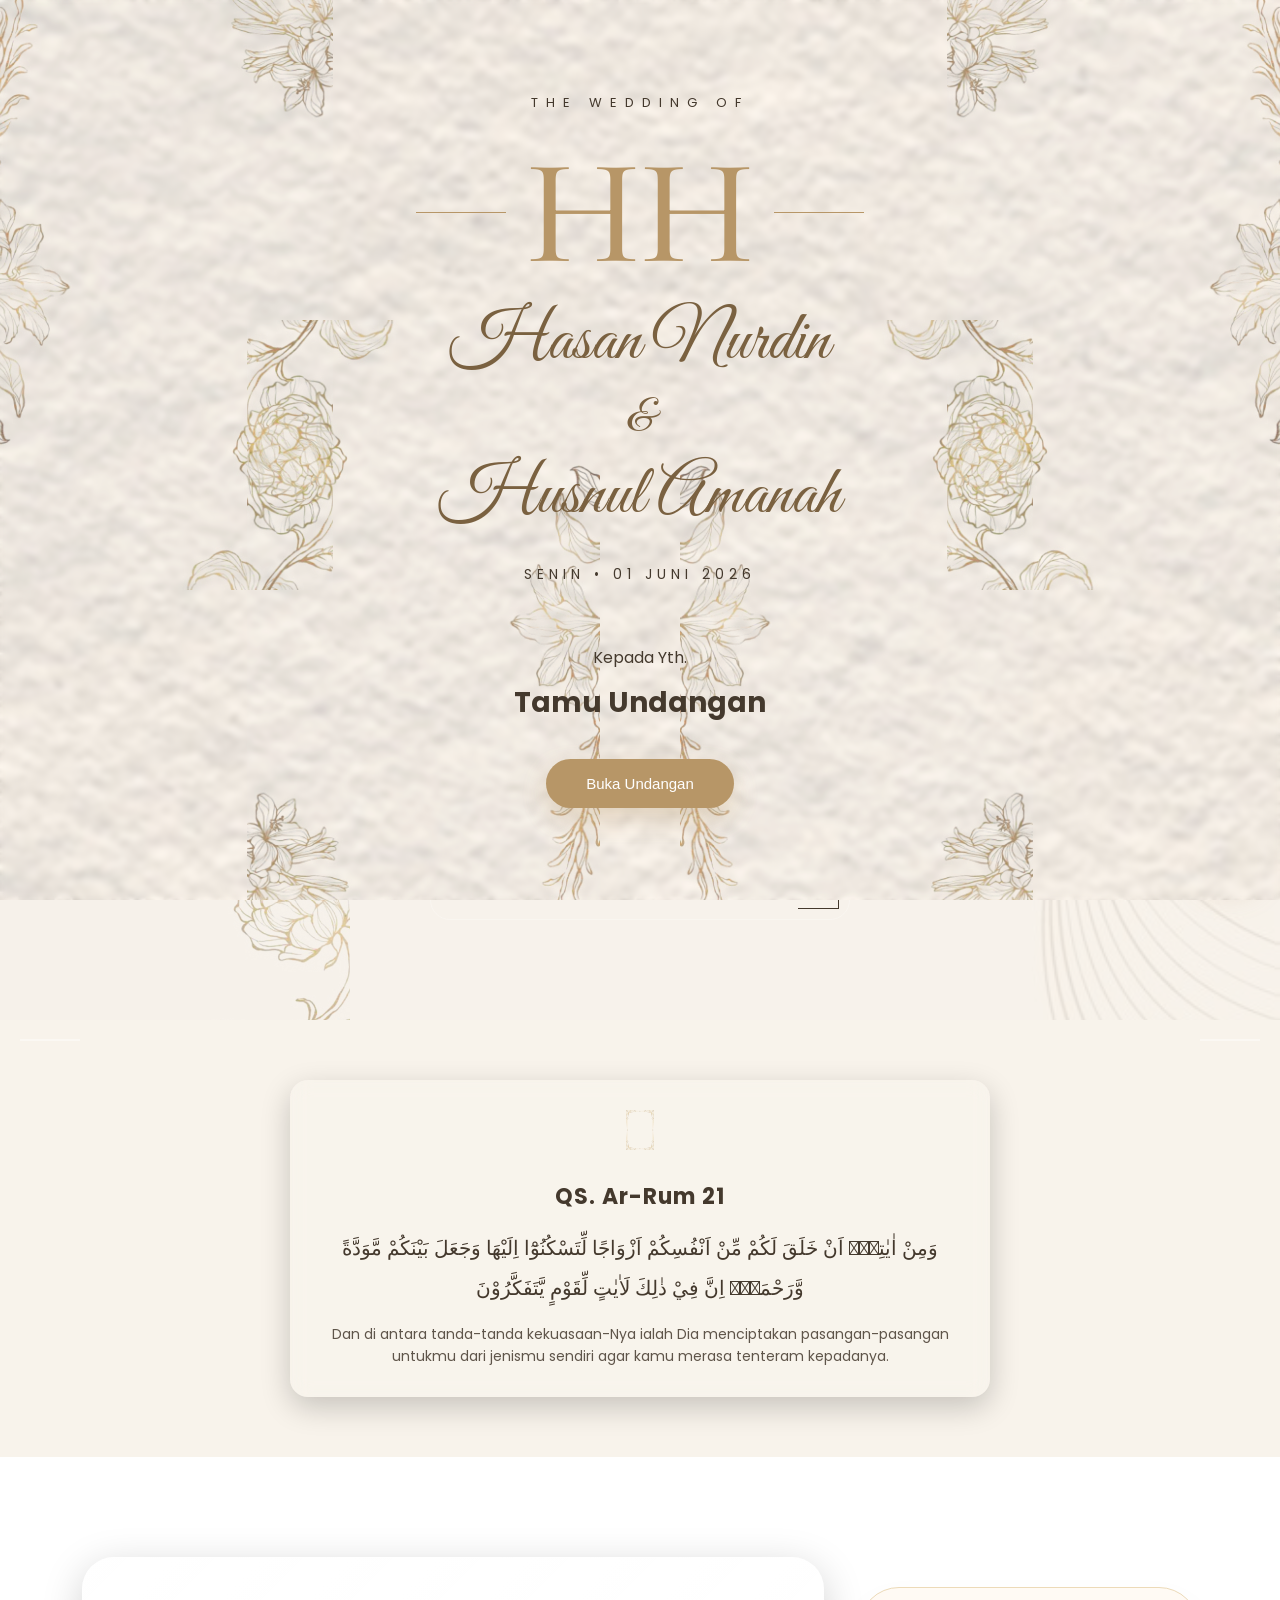
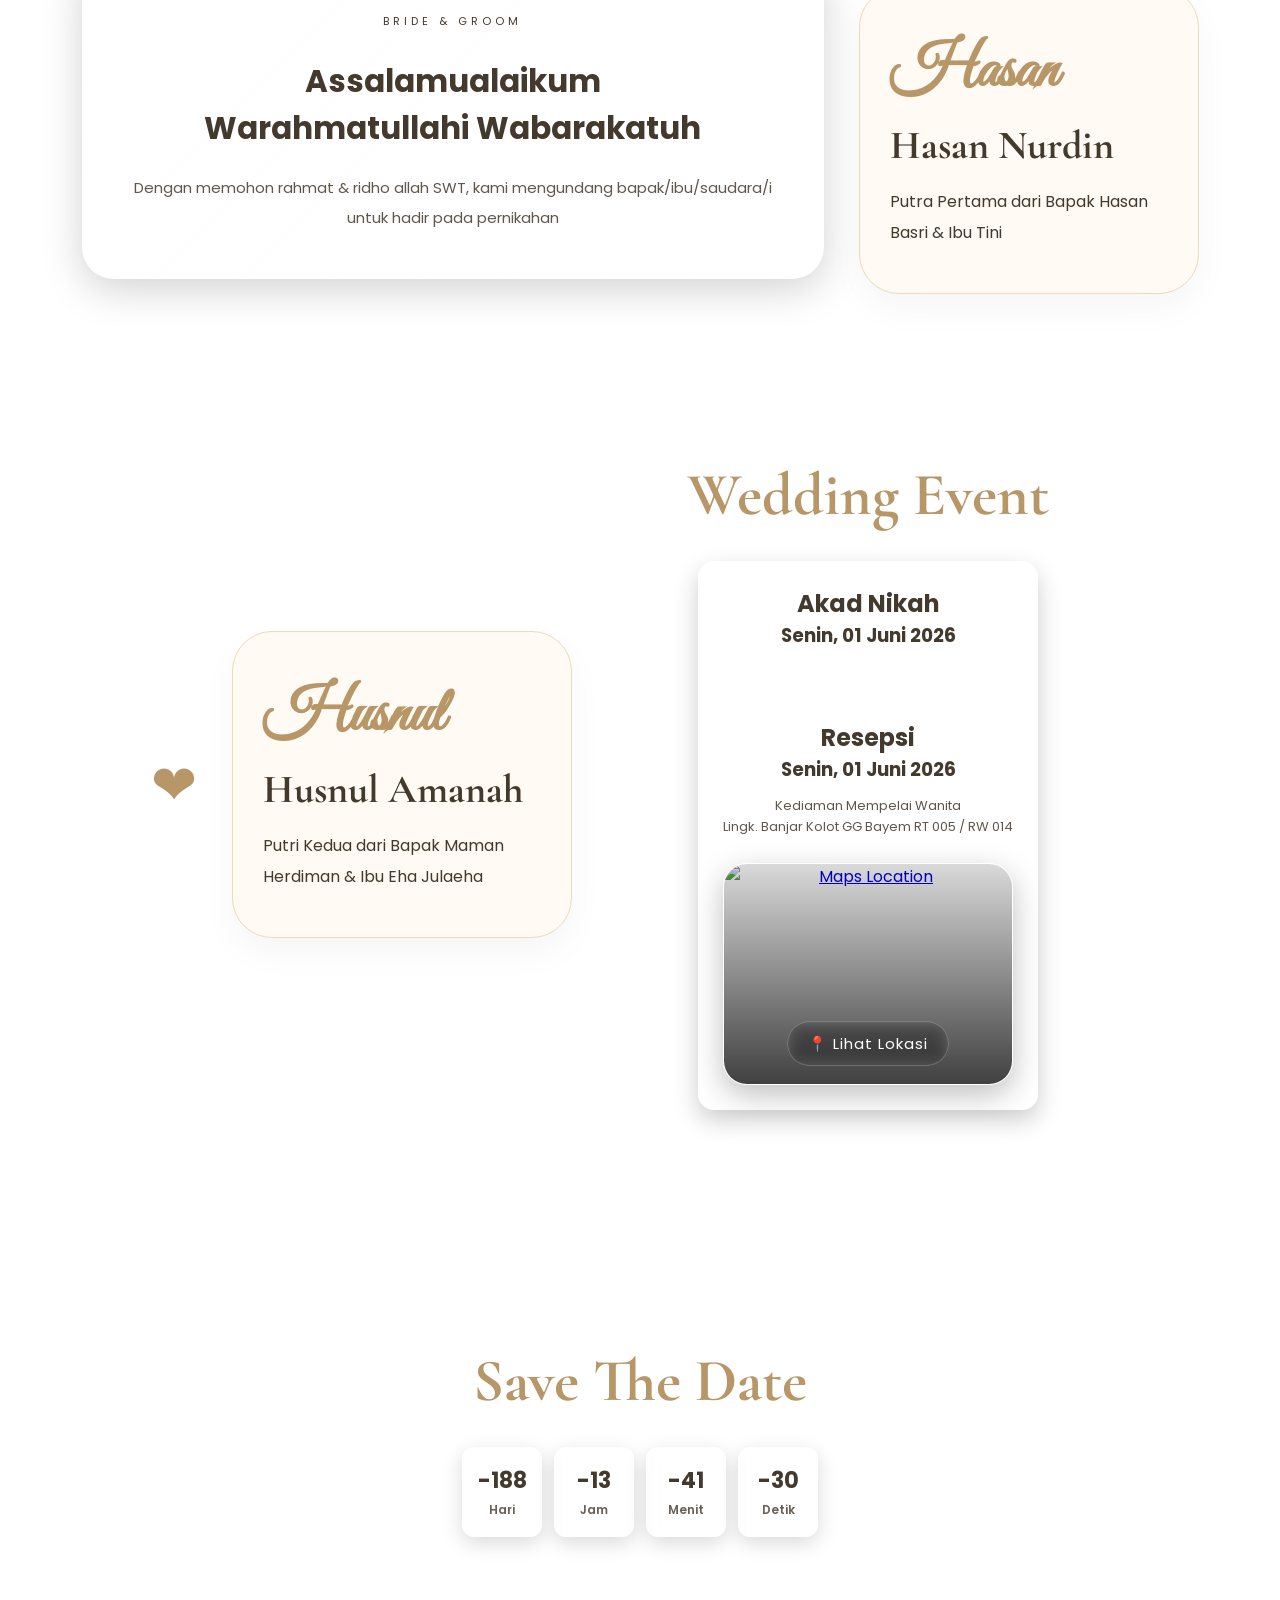
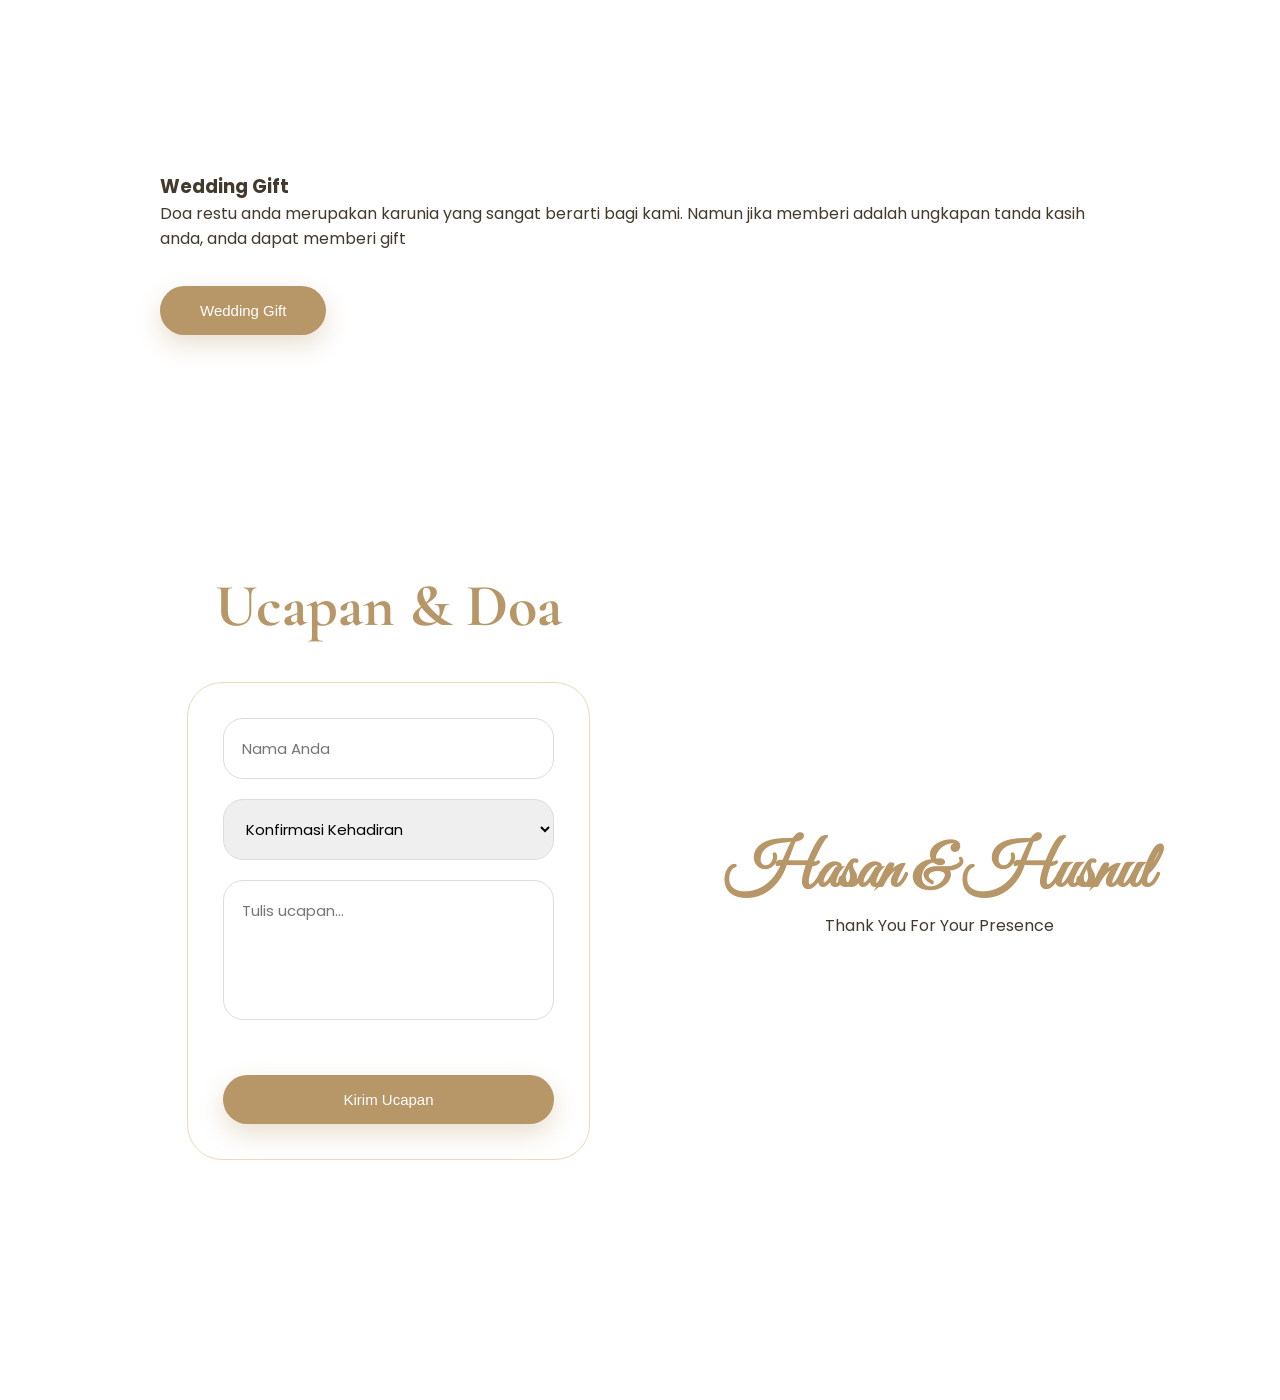
==== commit 2b63d715: "Update index.html" ====
--- a/husnul/index.html
+++ b/husnul/index.html
@@ -167,13 +167,11 @@
     <div class="event-card single-event">
 
       <h2>Akad Nikah</h2>
-      <p>Senin</p>
       <h3>Senin, 01 Juni 2026</h3>
 
       <div class="event-space"></div>
 
       <h2>Resepsi</h2>
-      <p>Senin</p>
       <h3>Senin, 01 Juni 2026</h3>
 
       <span class="event-location">
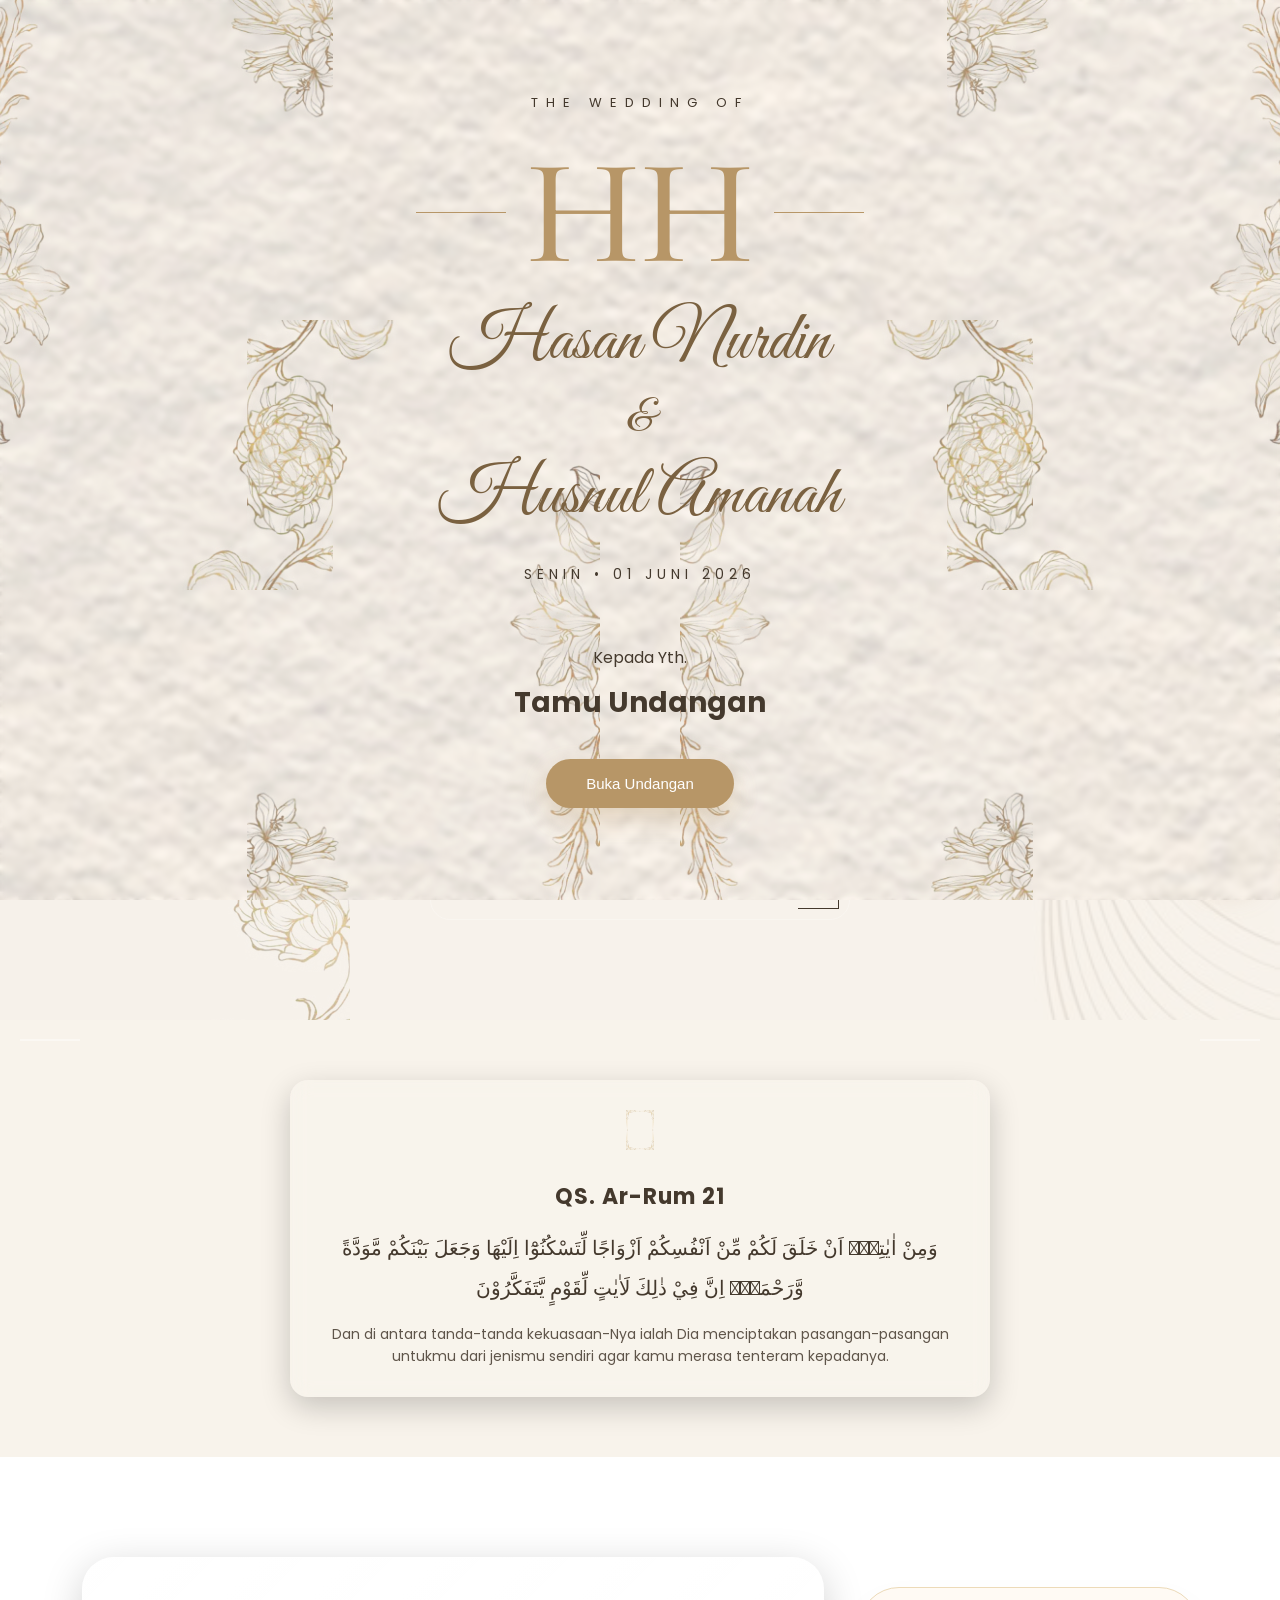
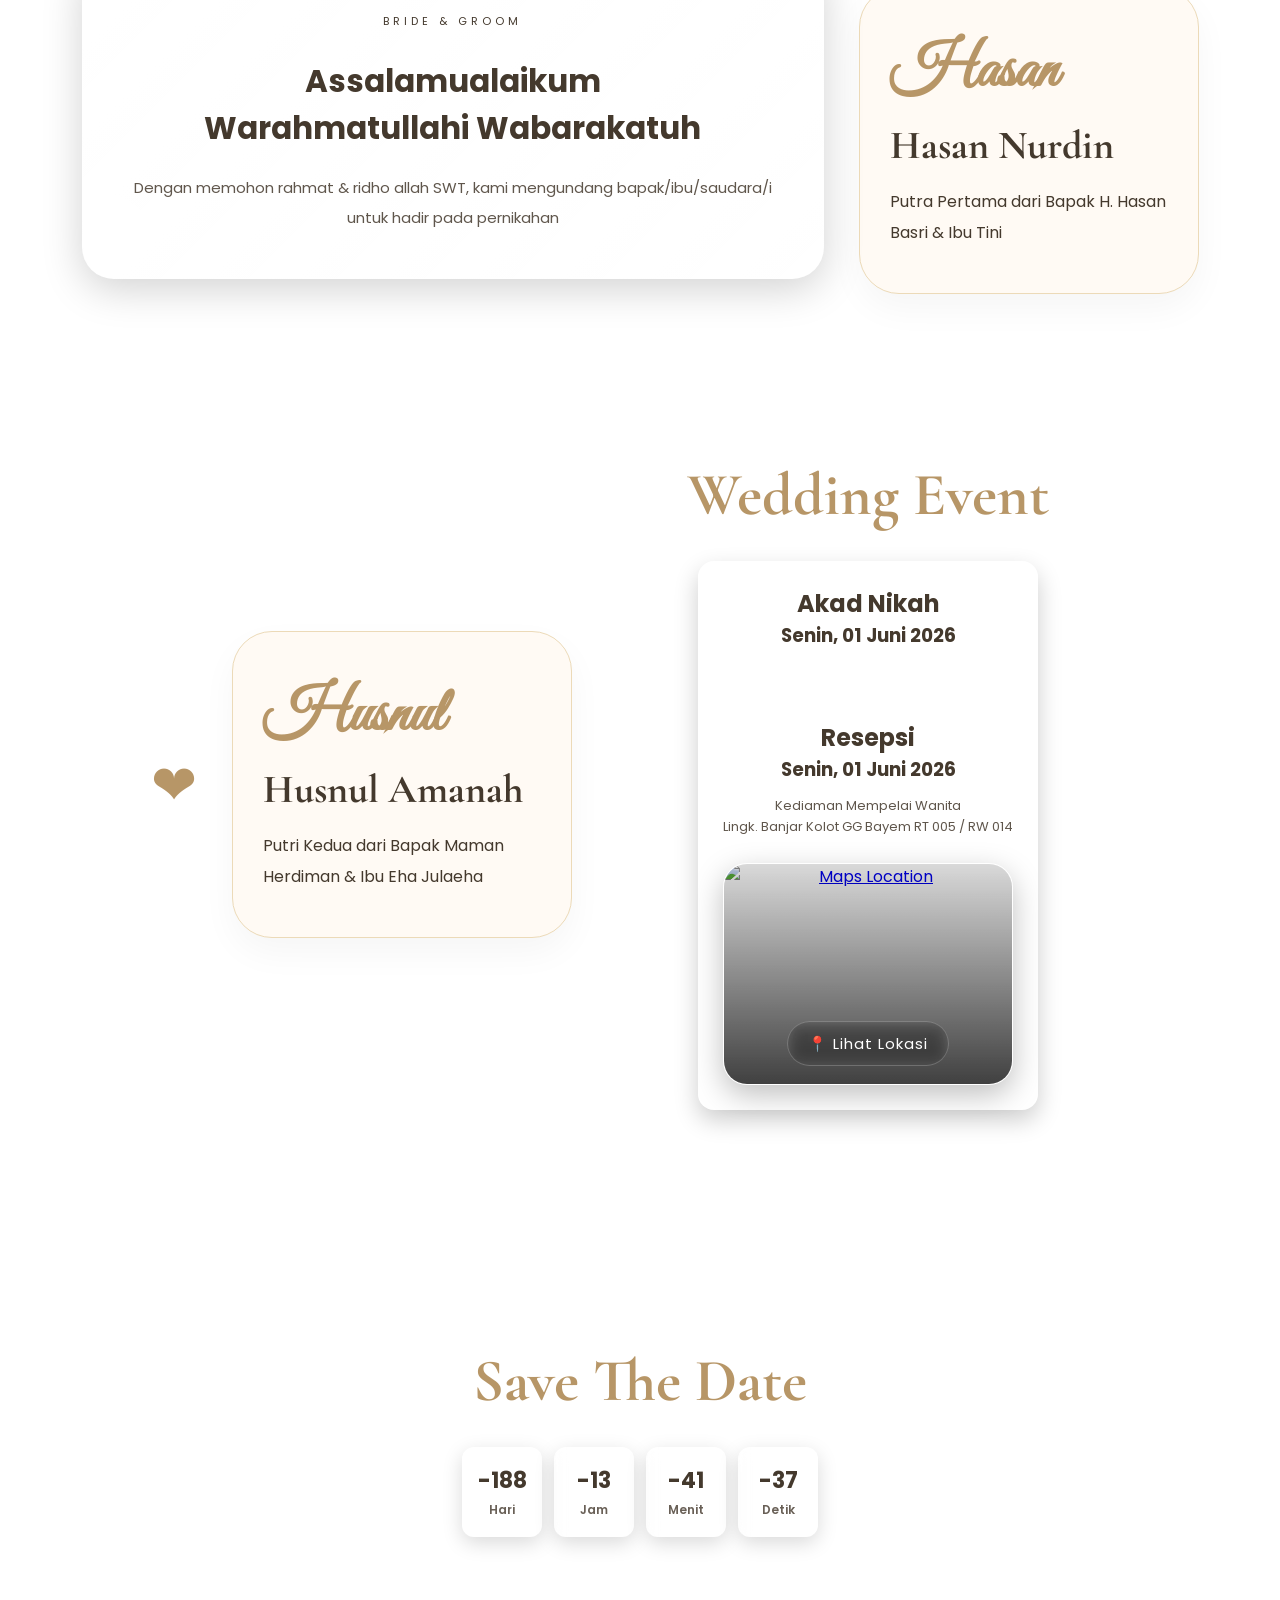
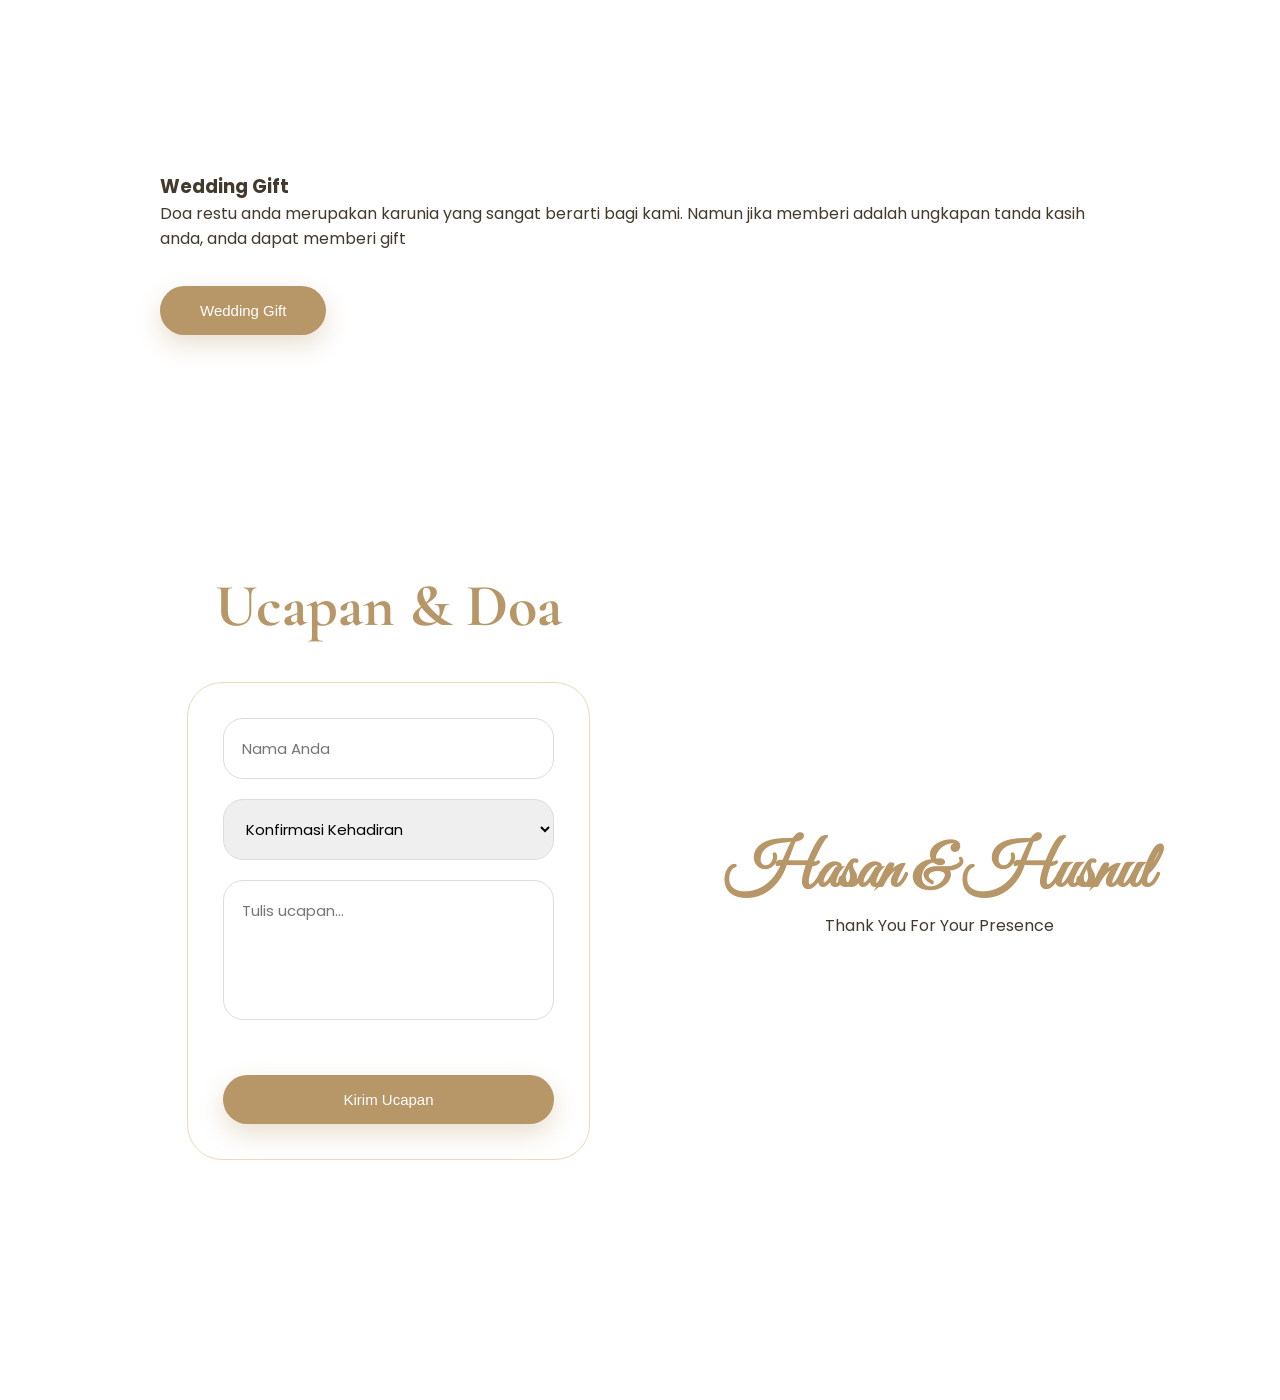
==== commit ce70439f: "Update index.html" ====
--- a/husnul/index.html
+++ b/husnul/index.html
@@ -142,7 +142,7 @@
   <div class="couple-card">
     <h2>Hasan</h2>
     <h3>Hasan Nurdin</h3>
-    <p>Putra Pertama dari Bapak Hasan Basri & Ibu Tini</p>
+    <p>Putra Pertama dari Bapak H. Hasan Basri & Ibu Tini</p>
   </div>
 
   <div class="heart">❤</div>
